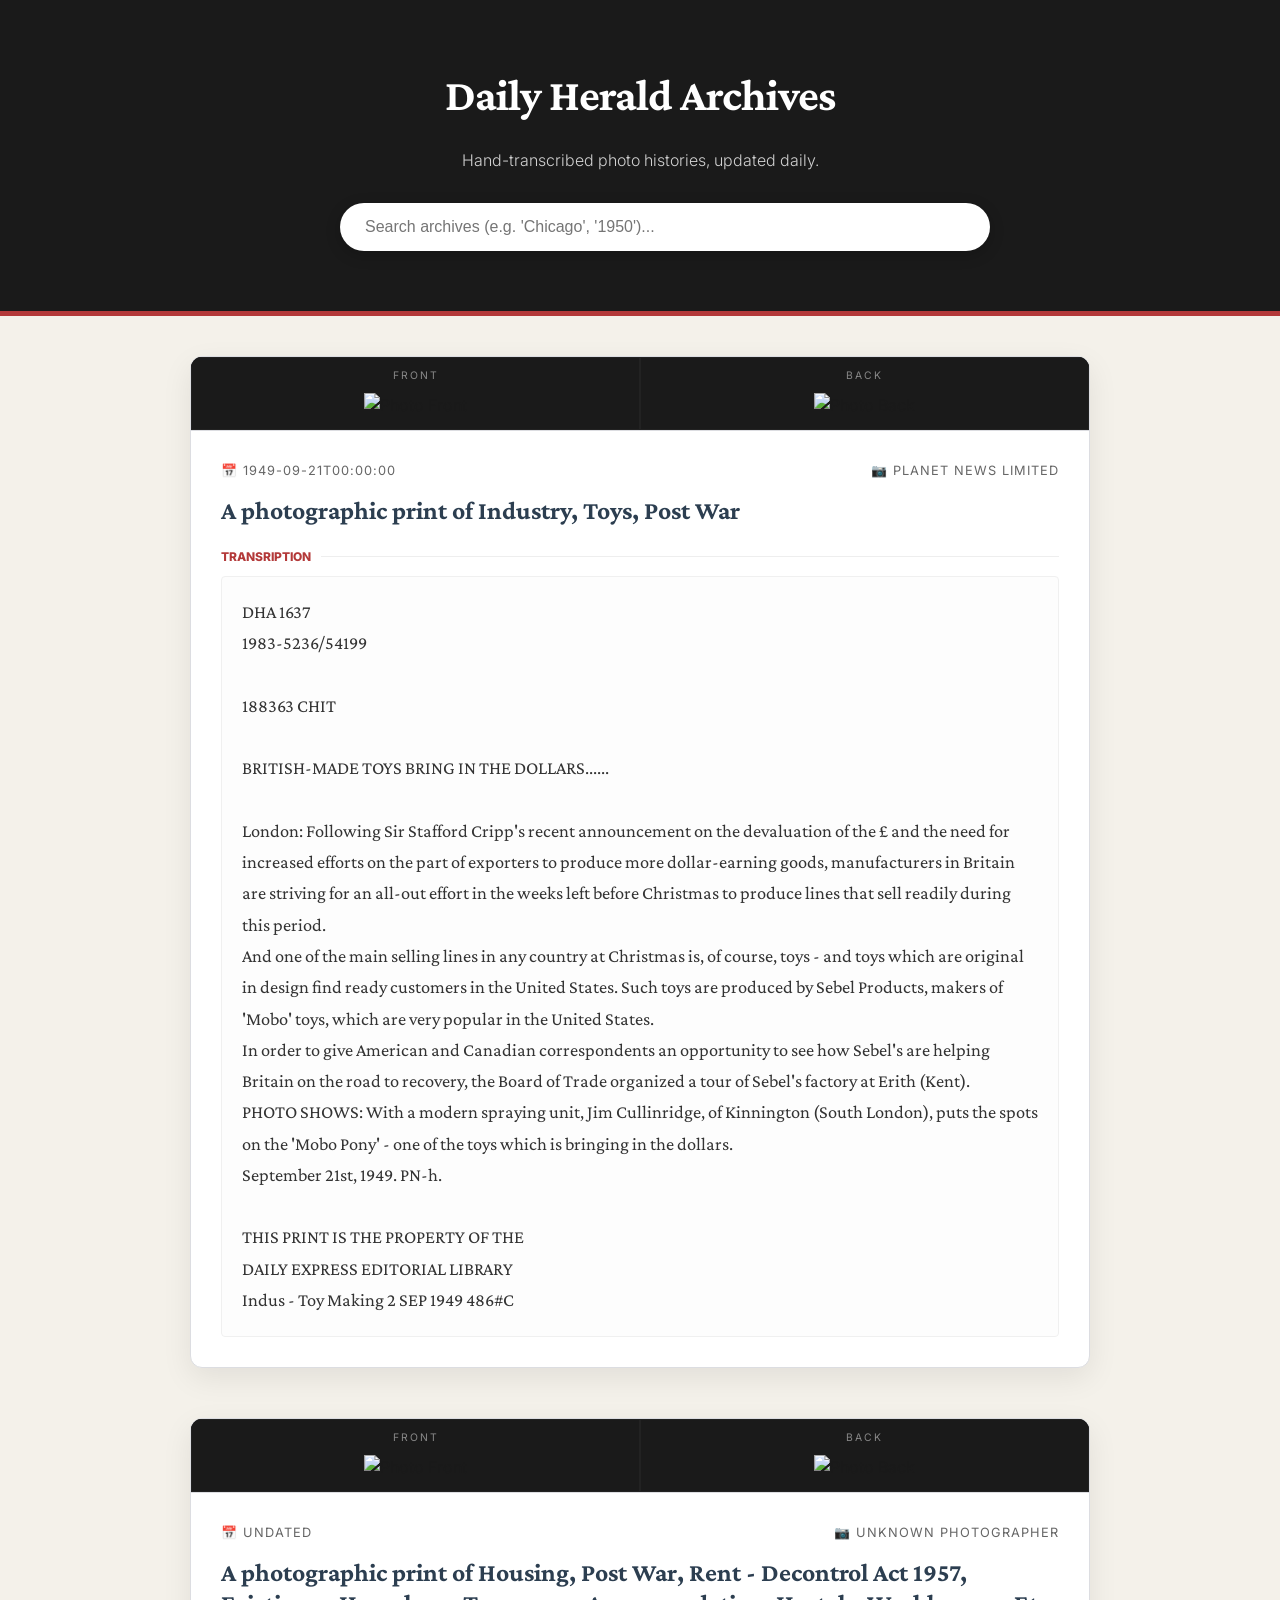
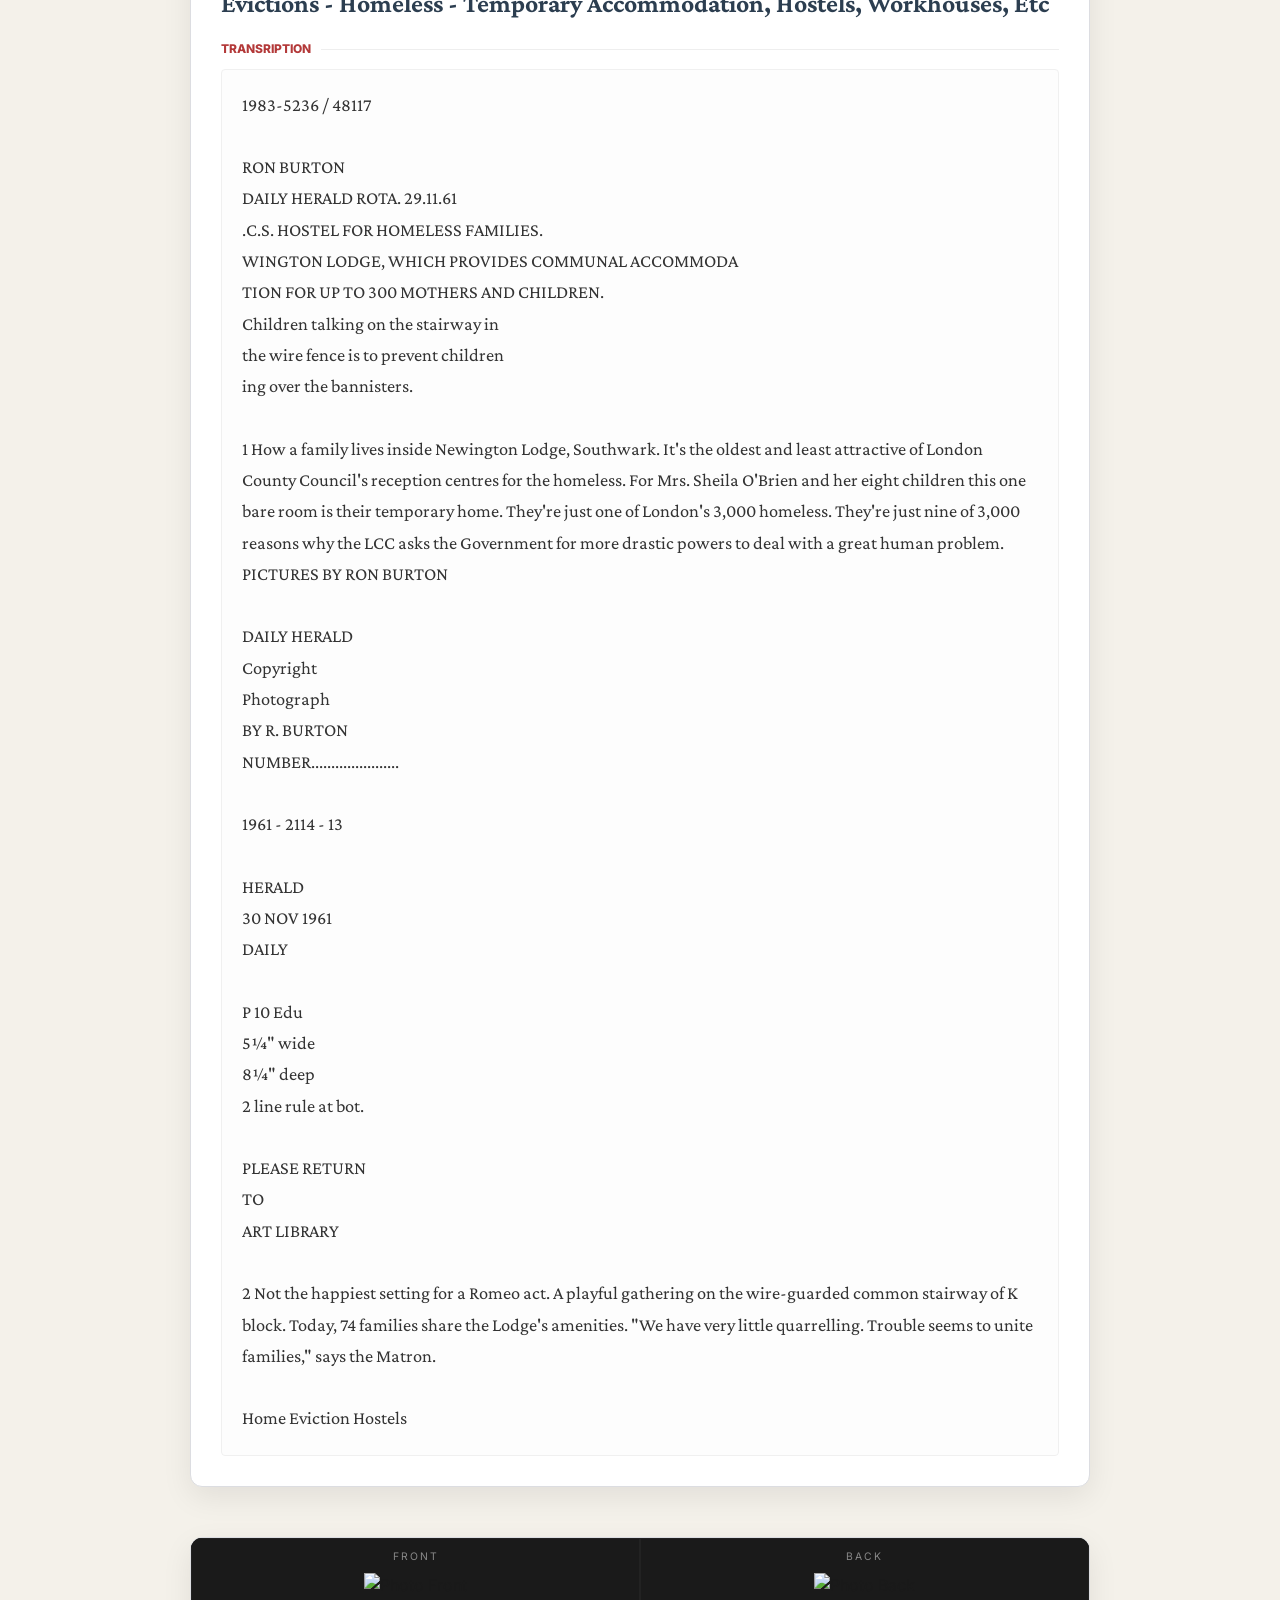
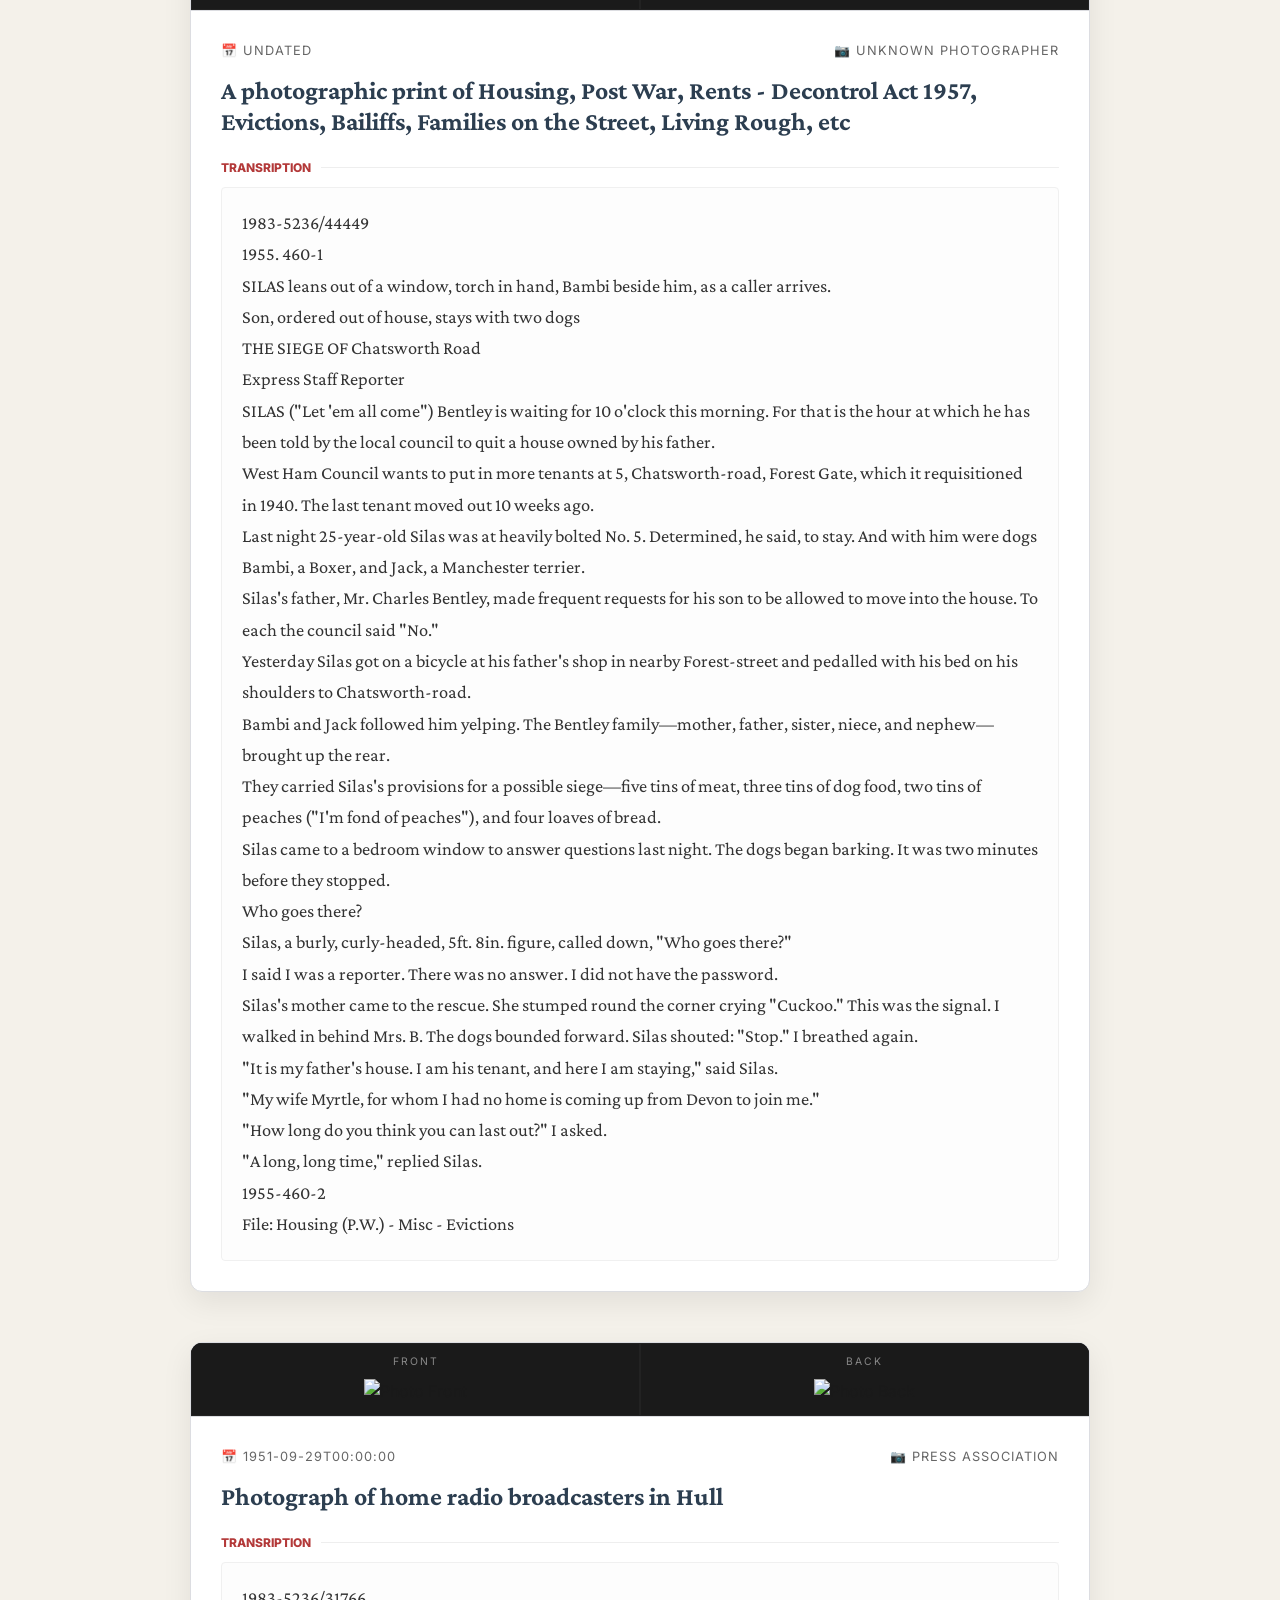
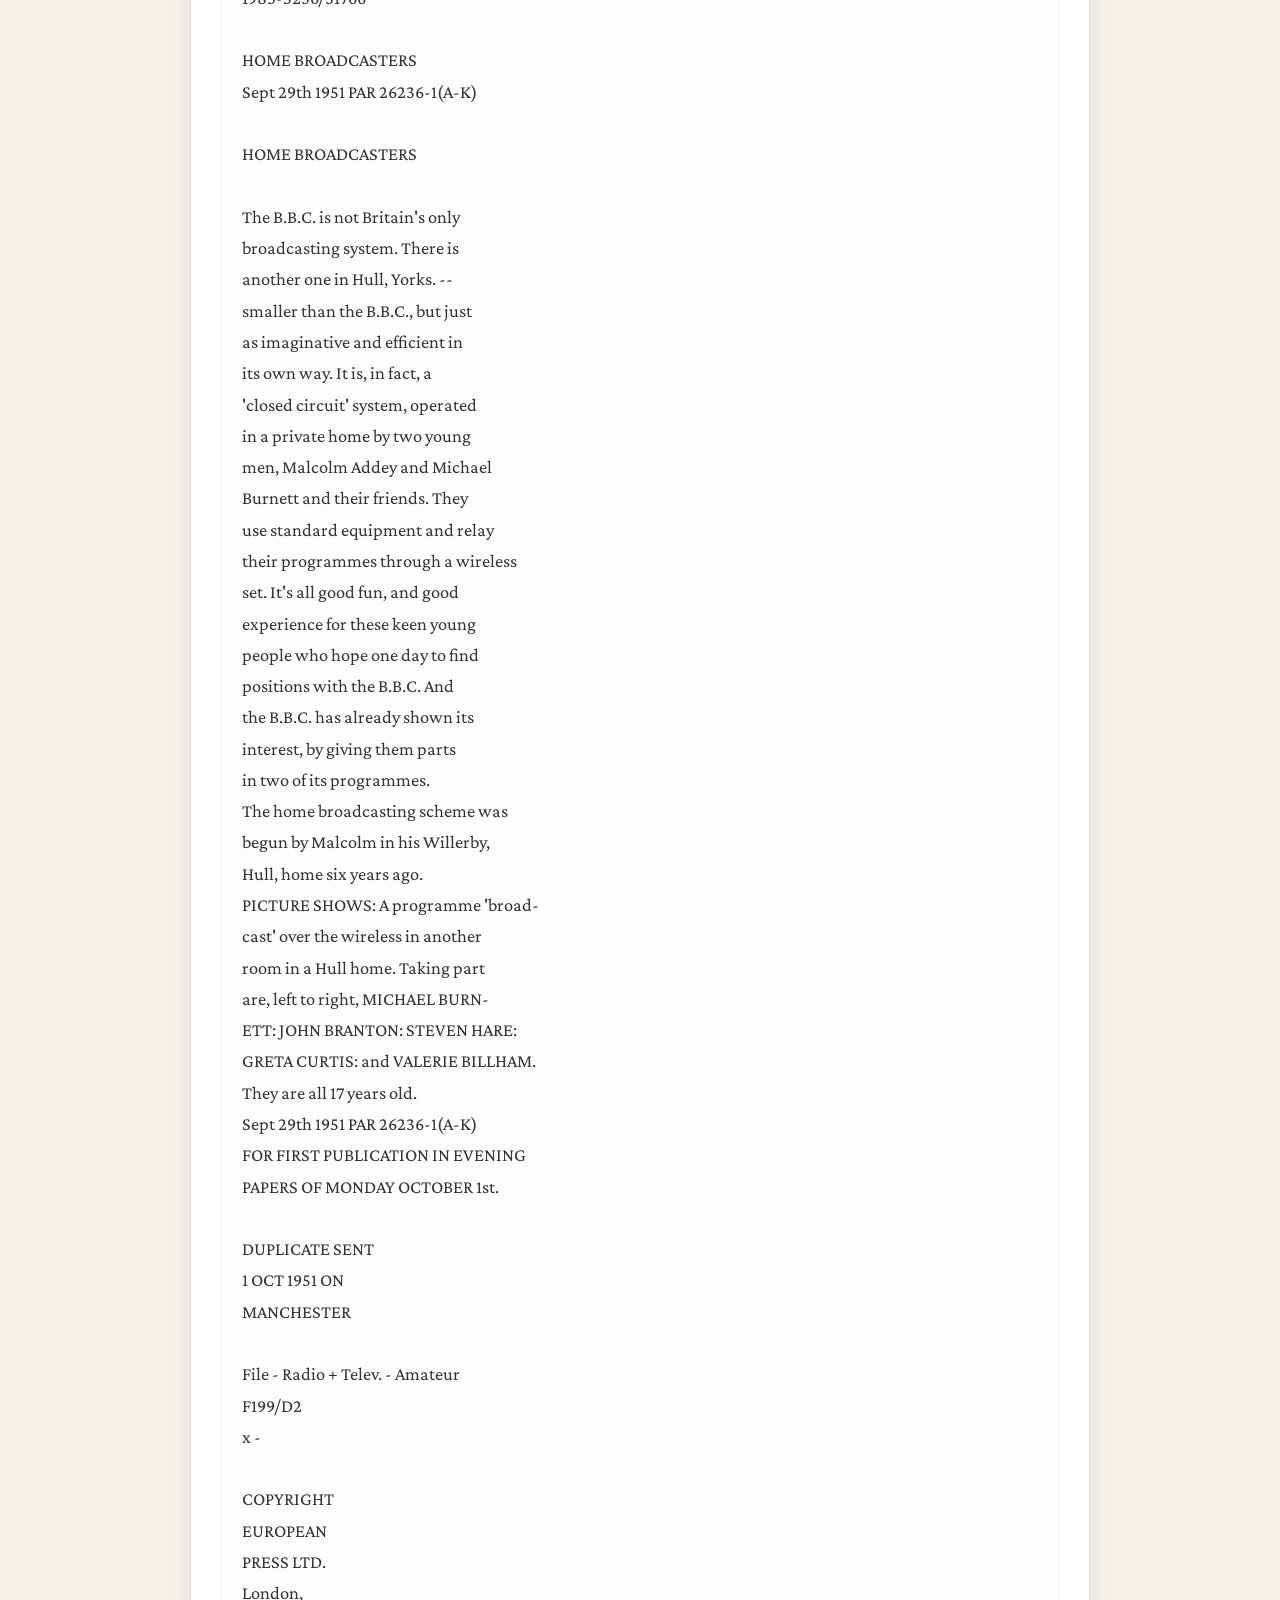
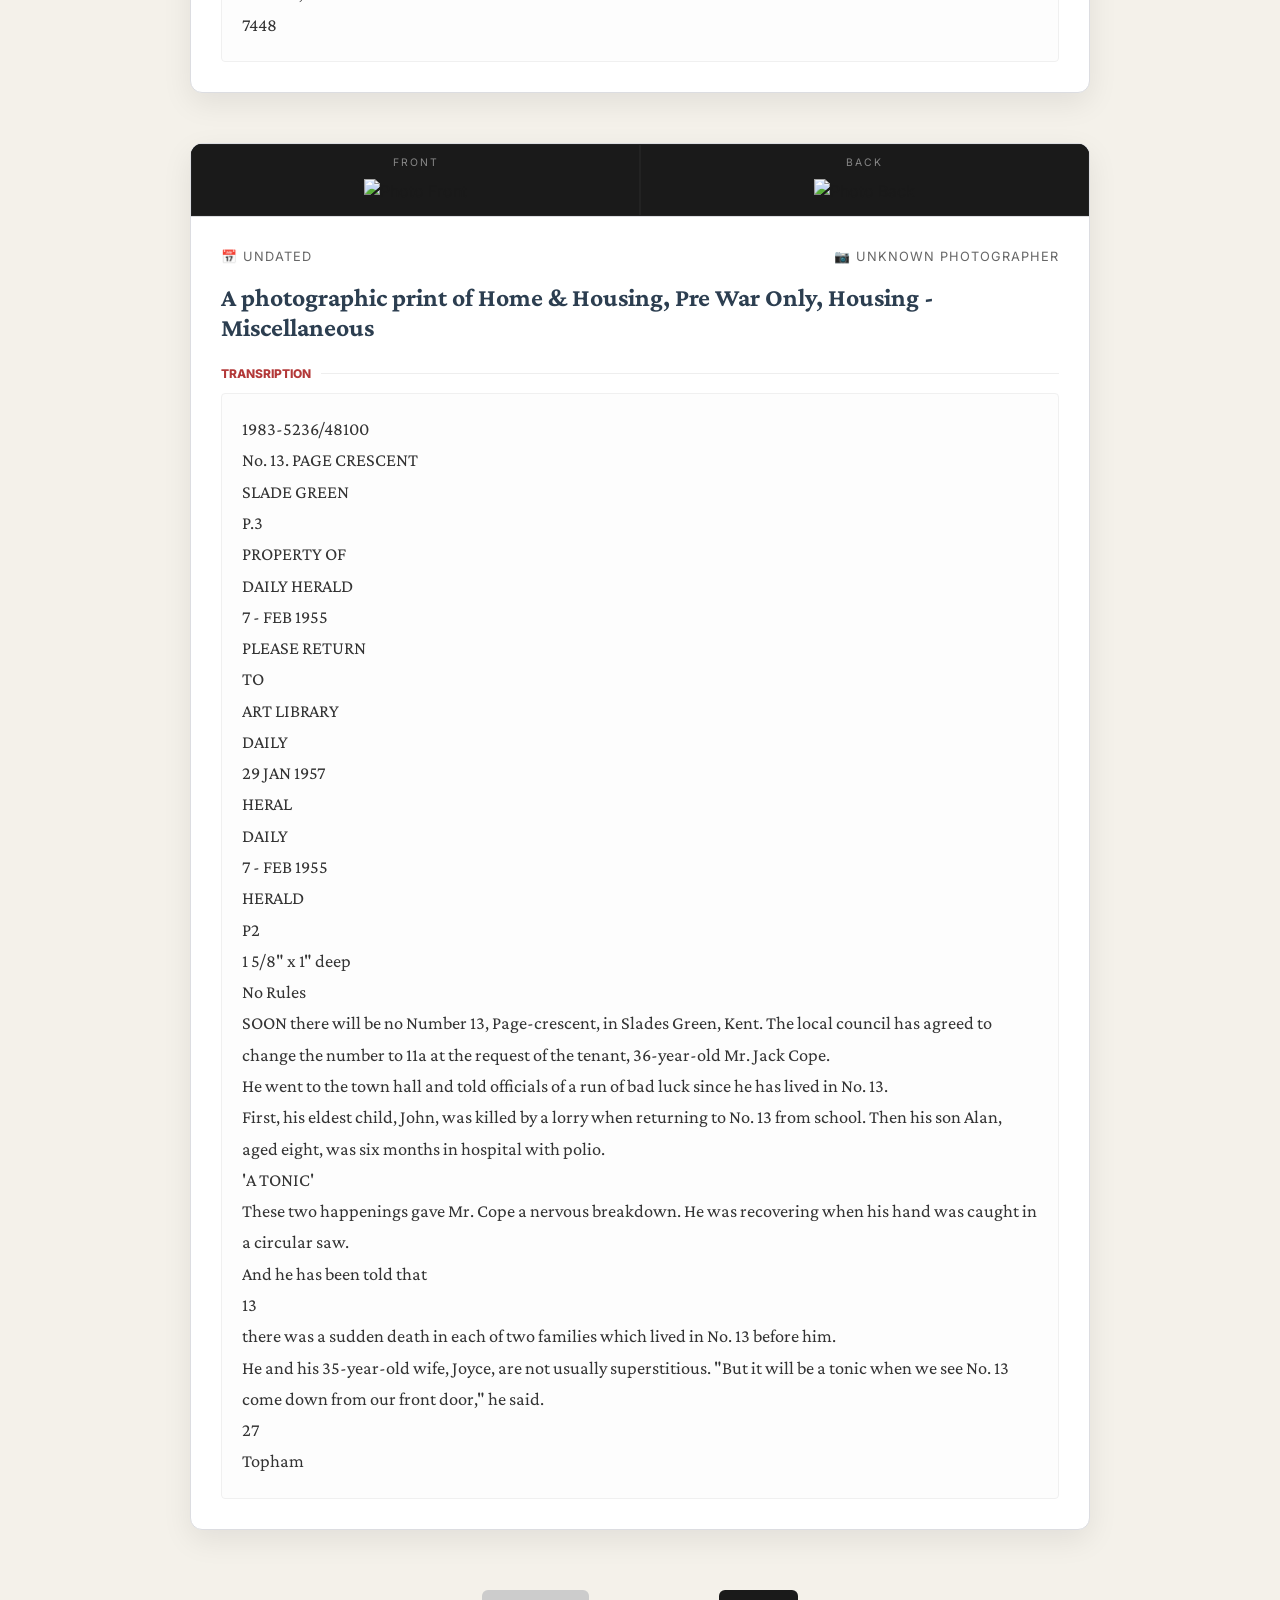
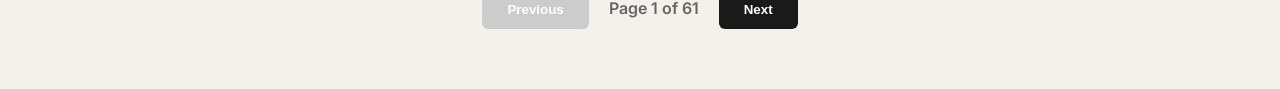
==== index.html @ d7dc1b23 "Add files via upload" ====
<!DOCTYPE html>
<html lang="en">
<head>
    <meta charset="UTF-8">
    <meta name="viewport" content="width=device-width, initial-scale=1.0">
    <title>Daily Herald Transcriptions</title>
    <link rel="stylesheet" href="style.css">
    <link href="https://fonts.googleapis.com/css2?family=Crimson+Pro:wght@400;700&family=Inter:wght@300;500&display=swap" rel="stylesheet">
</head>
<body>
    <header>
        <h1>Daily Herald Archives</h1>
        <p>Hand-transcribed photo histories, updated daily.</p>
        <div class="search-container">
            <input type="text" id="searchInput" placeholder="Search archives (e.g. 'Chicago', '1950')...">
        </div>
    </header>

    <main id="gallery-container">
        </main>

    <div class="pagination">
        <button id="prevBtn">Previous</button>
        <span id="pageIndicator">Page 1</span>
        <button id="nextBtn">Next</button>
    </div>

    <script src="script.js"></script>
</body>
</html>
---- style.css ----
/* --- Root Variables --- */
:root {
    --bg-color: #f4f1ea;        /* Soft paper-like background */
    --card-bg: #ffffff;
    --text-main: #1a1a1a;
    --text-muted: #666666;
    --accent: #b33939;          /* Deep red for emphasis */
    --border-color: #dcdde1;
    --shadow: 0 10px 30px rgba(0,0,0,0.08);
}

/* --- Global Styles --- */
body {
    font-family: 'Inter', -apple-system, sans-serif;
    background-color: var(--bg-color);
    color: var(--text-main);
    margin: 0;
    line-height: 1.6;
}

header {
    background-color: #1a1a1a;
    color: white;
    padding: 60px 20px;
    text-align: center;
    border-bottom: 5px solid var(--accent);
}

header h1 {
    font-family: 'Crimson Pro', serif;
    font-size: 2.8rem;
    margin: 0 0 10px 0;
    letter-spacing: -1px;
}

header p {
    font-weight: 300;
    opacity: 0.8;
    margin-bottom: 30px;
}

/* --- Search Bar --- */
.search-container {
    max-width: 600px;
    margin: 0 auto;
}

#searchInput {
    width: 100%;
    padding: 15px 25px;
    border-radius: 50px;
    border: none;
    font-size: 1rem;
    box-shadow: 0 4px 15px rgba(0,0,0,0.2);
    outline: none;
    transition: transform 0.2s;
}

#searchInput:focus {
    transform: scale(1.02);
}

/* --- Gallery Grid --- */
#gallery-container {
    max-width: 900px; /* Kept narrow for a "feed" feel */
    margin: 40px auto;
    padding: 0 20px;
    display: flex;
    flex-direction: column;
    gap: 50px;
}

/* --- Photo Card --- */
.card {
    background: var(--card-bg);
    border-radius: 12px;
    overflow: hidden;
    box-shadow: var(--shadow);
    border: 1px solid var(--border-color);
}

.photo-pair {
    display: flex;
    background: #000;
    border-bottom: 1px solid var(--border-color);
}

.photo-wrapper {
    width: 50%;
    text-align: center;
    background: #1a1a1a;
    padding: 10px 5px;
    border: 1px solid #222;
}

.photo-wrapper small {
    display: block;
    color: #888;
    font-size: 0.65rem;
    text-transform: uppercase;
    letter-spacing: 2px;
    margin-bottom: 8px;
}

.photo-pair img {
    width: 100%;
    height: 300px;
    object-fit: contain; /* Shows full photo without cropping */
    cursor: zoom-in;
    transition: opacity 0.3s;
}

.photo-pair img:hover {
    opacity: 0.8;
}

/* --- Card Content --- */
.card-content {
    padding: 30px;
}

.meta {
    display: flex;
    justify-content: space-between;
    font-size: 0.8rem;
    color: var(--text-muted);
    text-transform: uppercase;
    letter-spacing: 1px;
    margin-bottom: 15px;
}

.card-content h3 {
    font-family: 'Crimson Pro', serif;
    font-size: 1.6rem;
    margin: 0 0 20px 0;
    color: #2c3e50;
    line-height: 1.2;
}

.transcription-label {
    font-size: 0.75rem;
    font-weight: 800;
    color: var(--accent);
    margin-bottom: 10px;
    display: flex;
    align-items: center;
    gap: 10px;
}

.transcription-label::after {
    content: "";
    flex-grow: 1;
    height: 1px;
    background: #eee;
}

.transcription {
    font-family: 'Crimson Pro', serif;
    font-size: 1.15rem;
    color: #333;
    white-space: pre-wrap; /* Preserves line breaks from your OCR */
    background: #fdfdfd;
    padding: 20px;
    border: 1px solid #f0f0f0;
    border-radius: 4px;
    line-height: 1.7;
}

/* --- Pagination --- */
.pagination {
    text-align: center;
    margin: 60px 0;
    display: flex;
    justify-content: center;
    align-items: center;
    gap: 20px;
}

#pageIndicator {
    font-weight: 600;
    color: var(--text-muted);
}

button {
    padding: 12px 25px;
    border: none;
    background: #1a1a1a;
    color: white;
    border-radius: 6px;
    cursor: pointer;
    font-weight: 600;
    transition: background 0.2s;
}

button:hover:not(:disabled) {
    background: var(--accent);
}

button:disabled {
    background: #ccc;
    cursor: not-allowed;
}

/* --- Responsive Layout --- */
@media (max-width: 600px) {
    .photo-pair {
        flex-direction: column;
    }
    .photo-wrapper {
        width: 100%;
    }
    .photo-pair img {
        height: 250px;
    }
    header h1 {
        font-size: 2rem;
    }
}
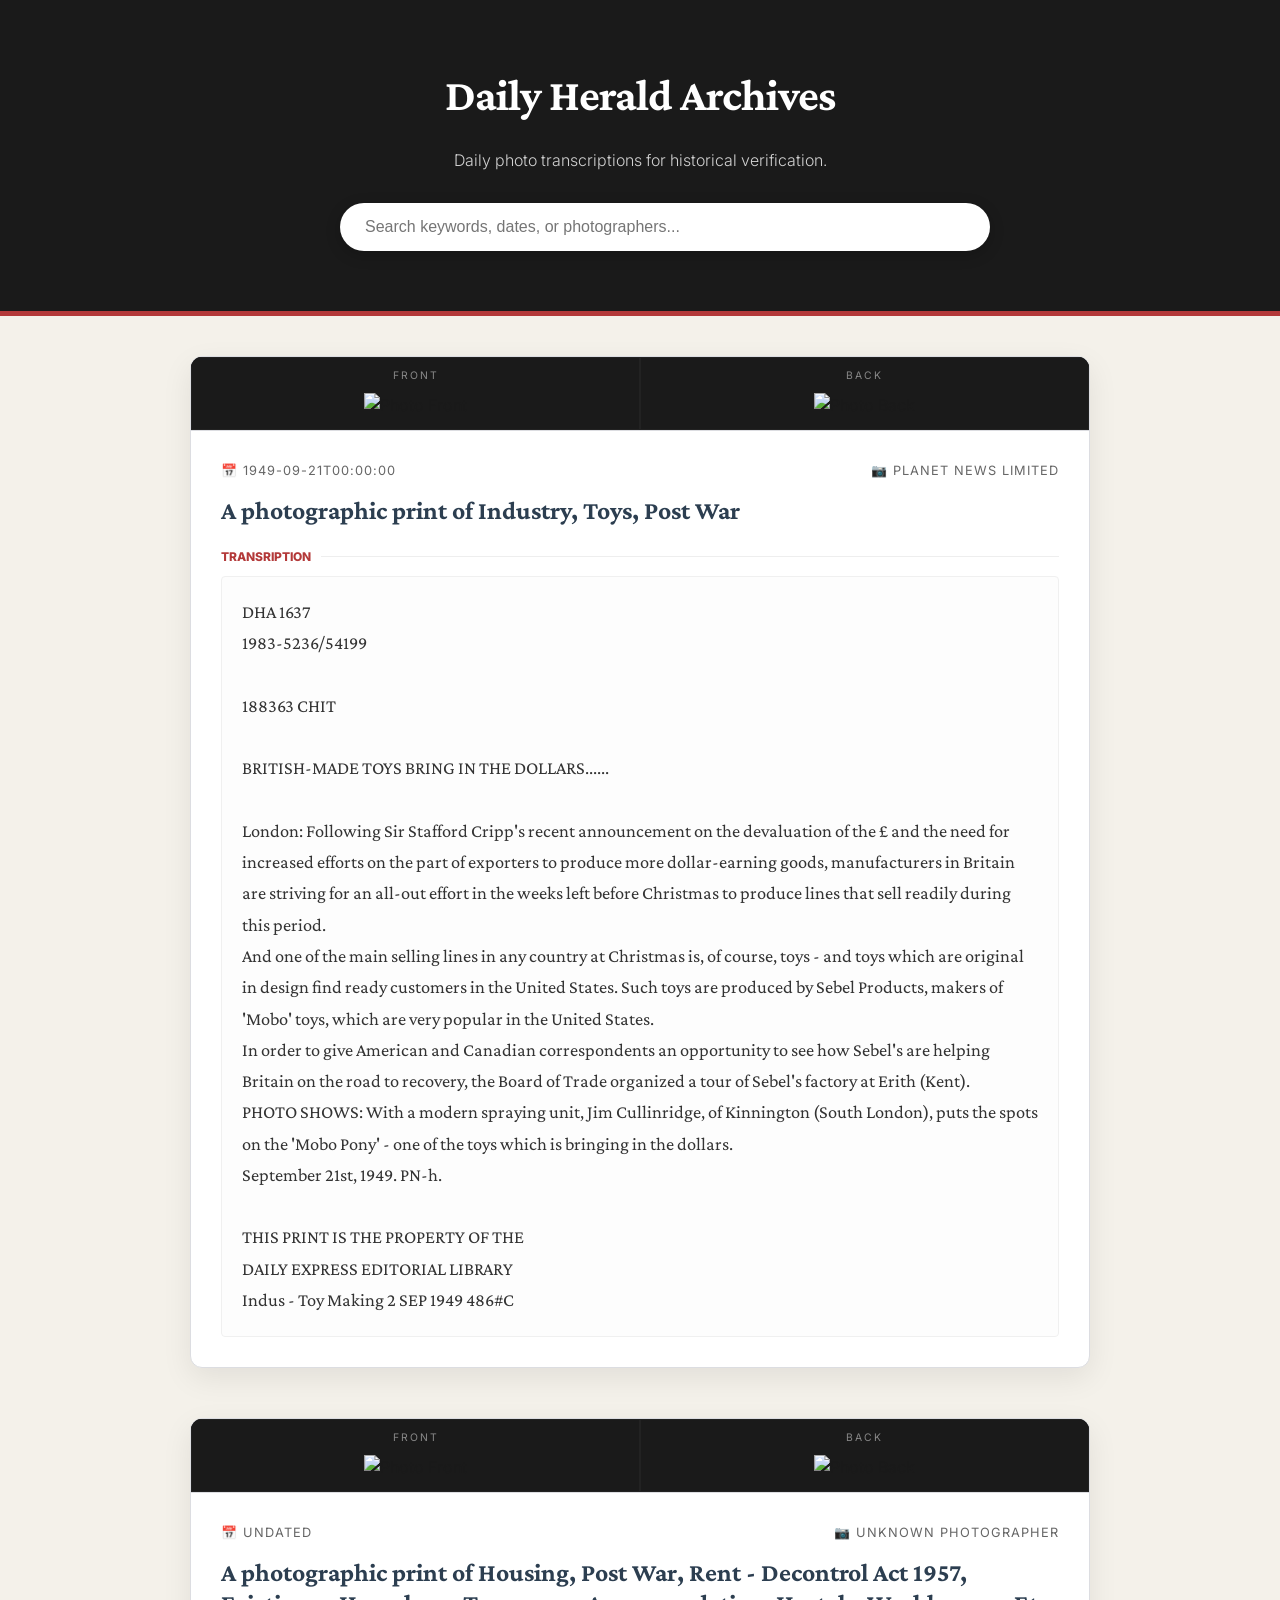
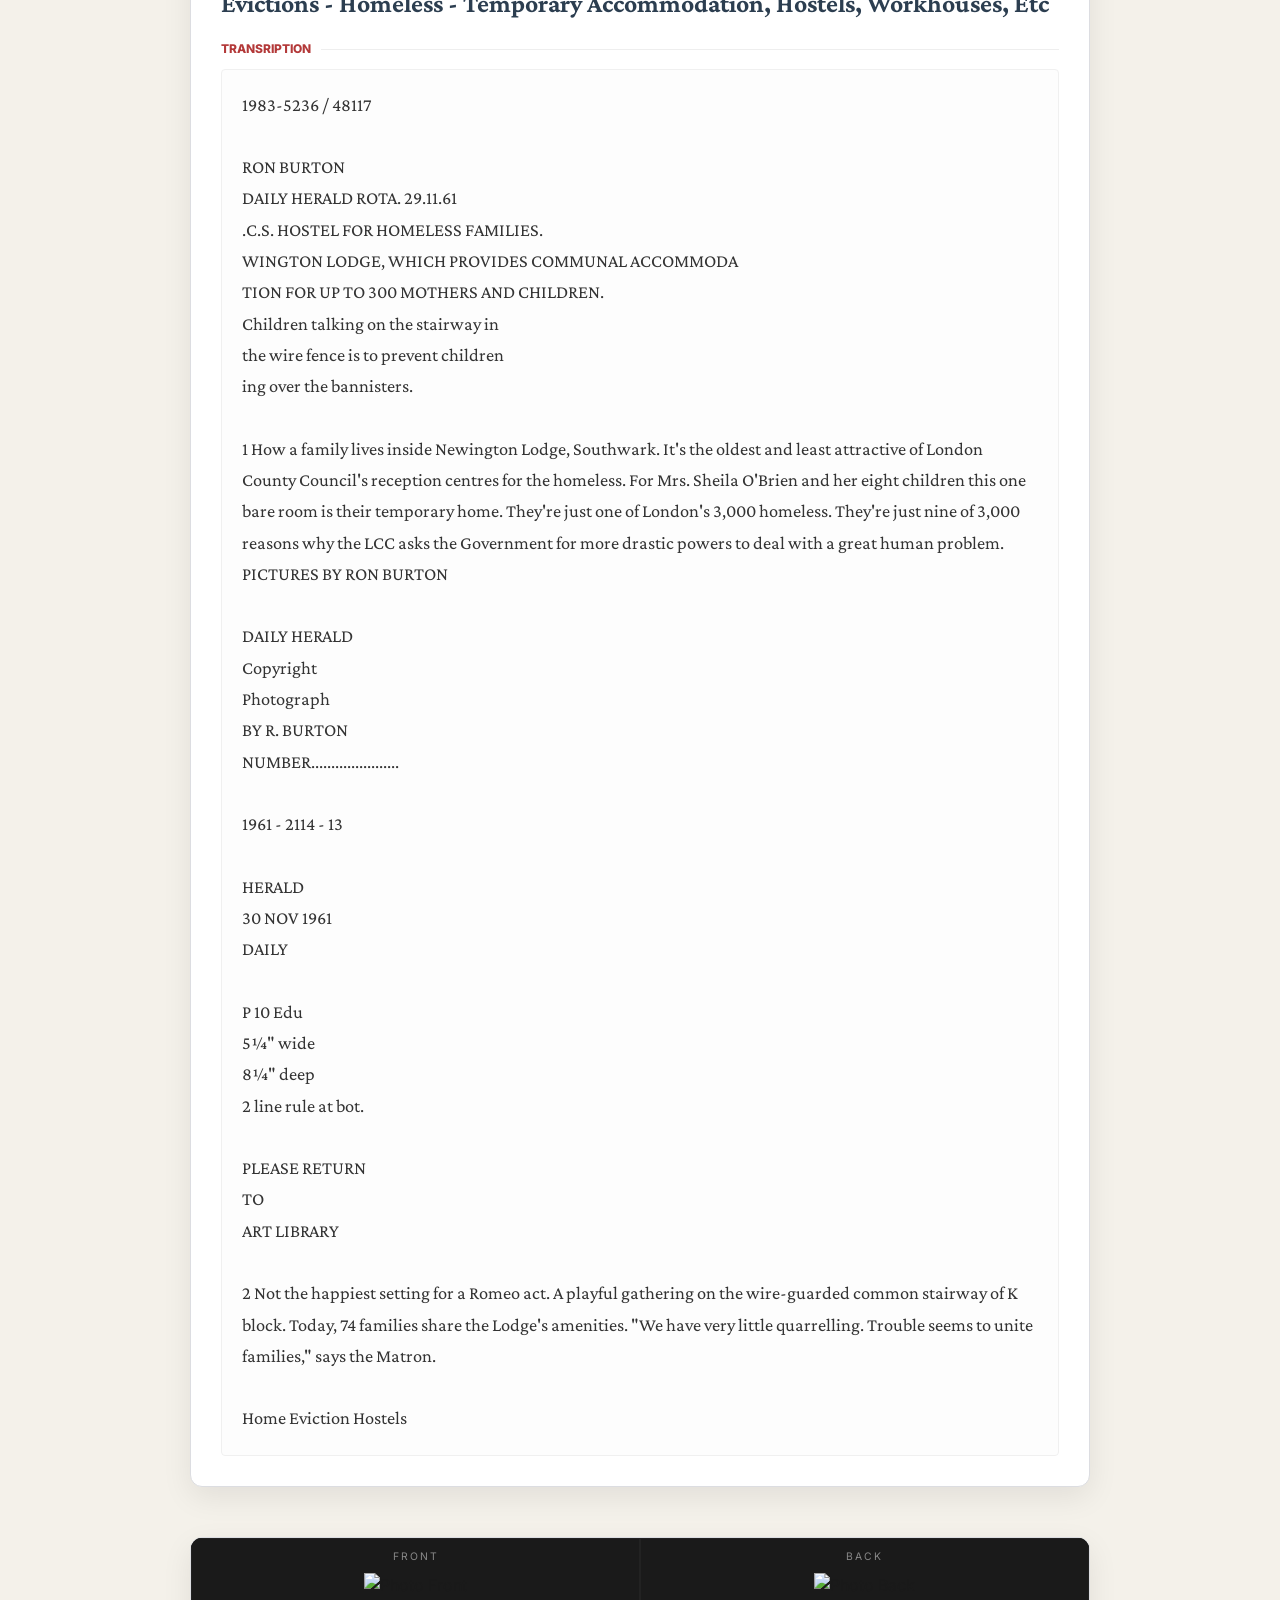
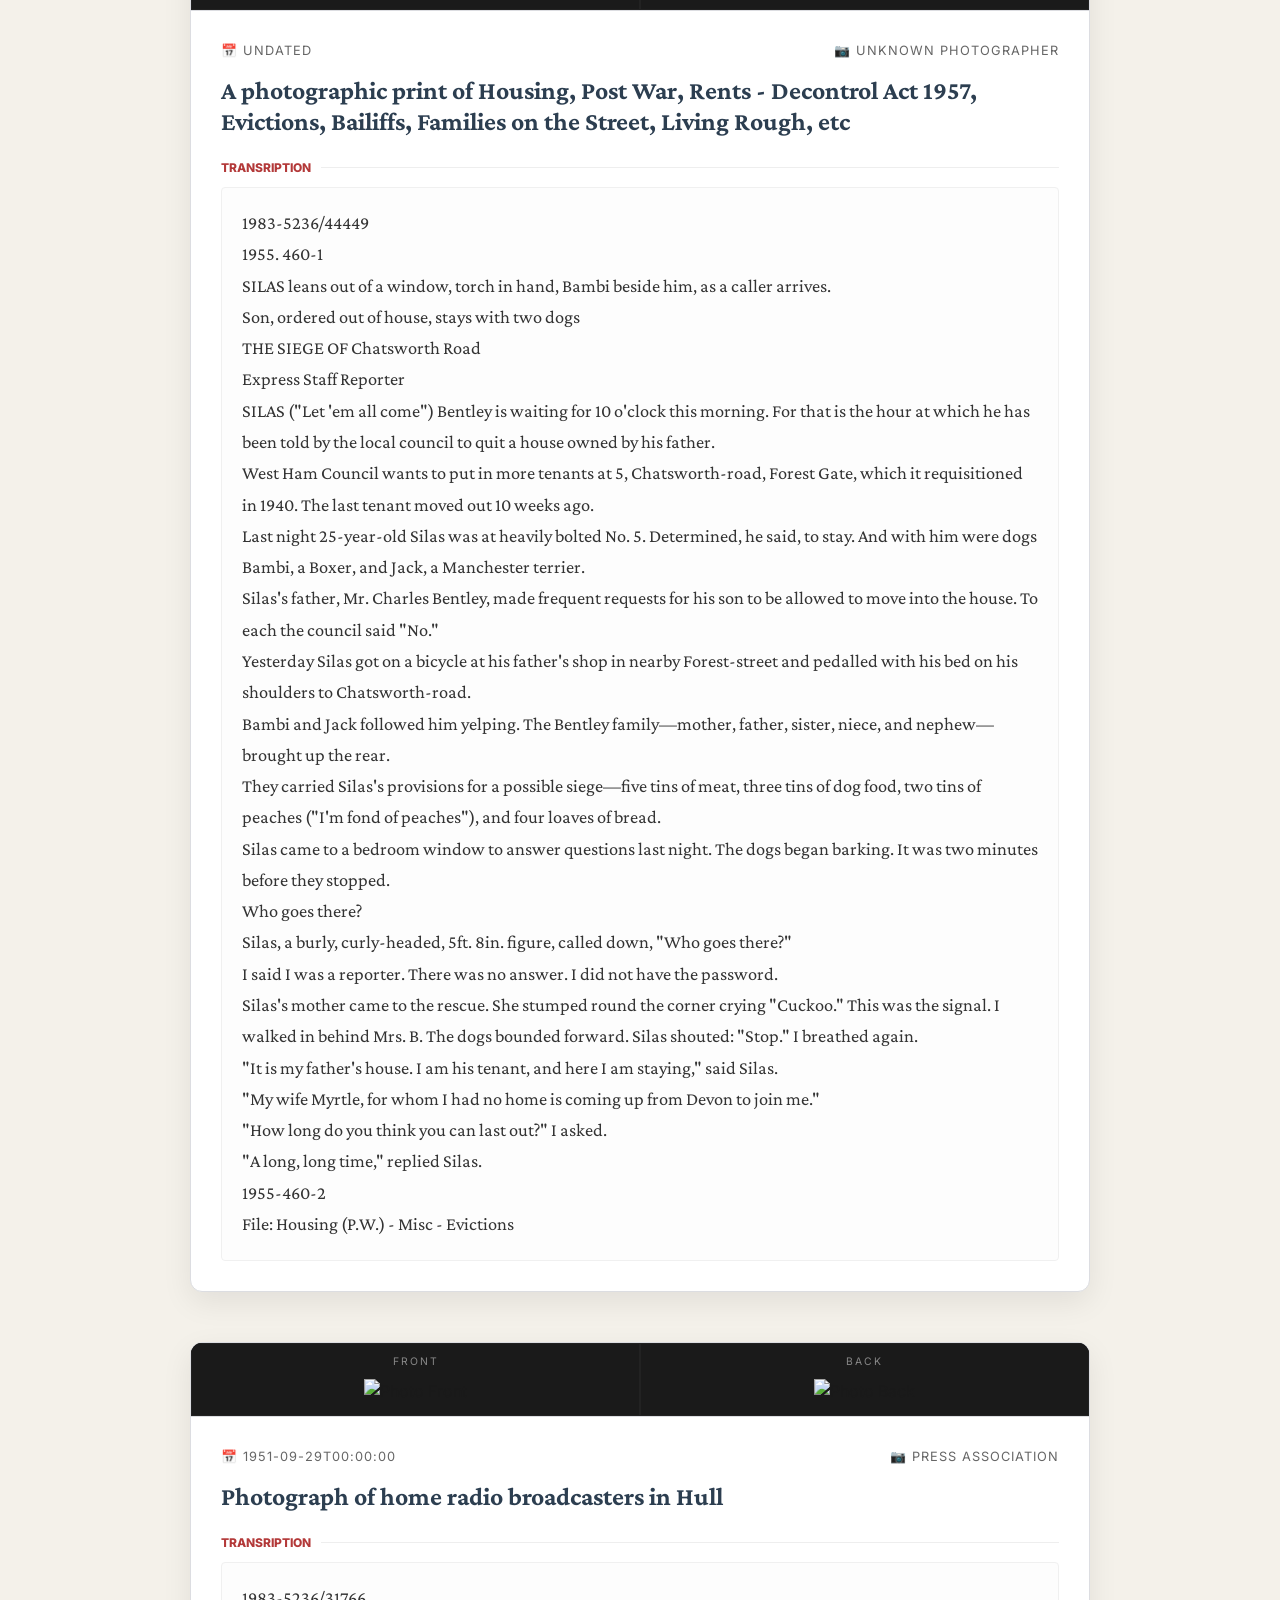
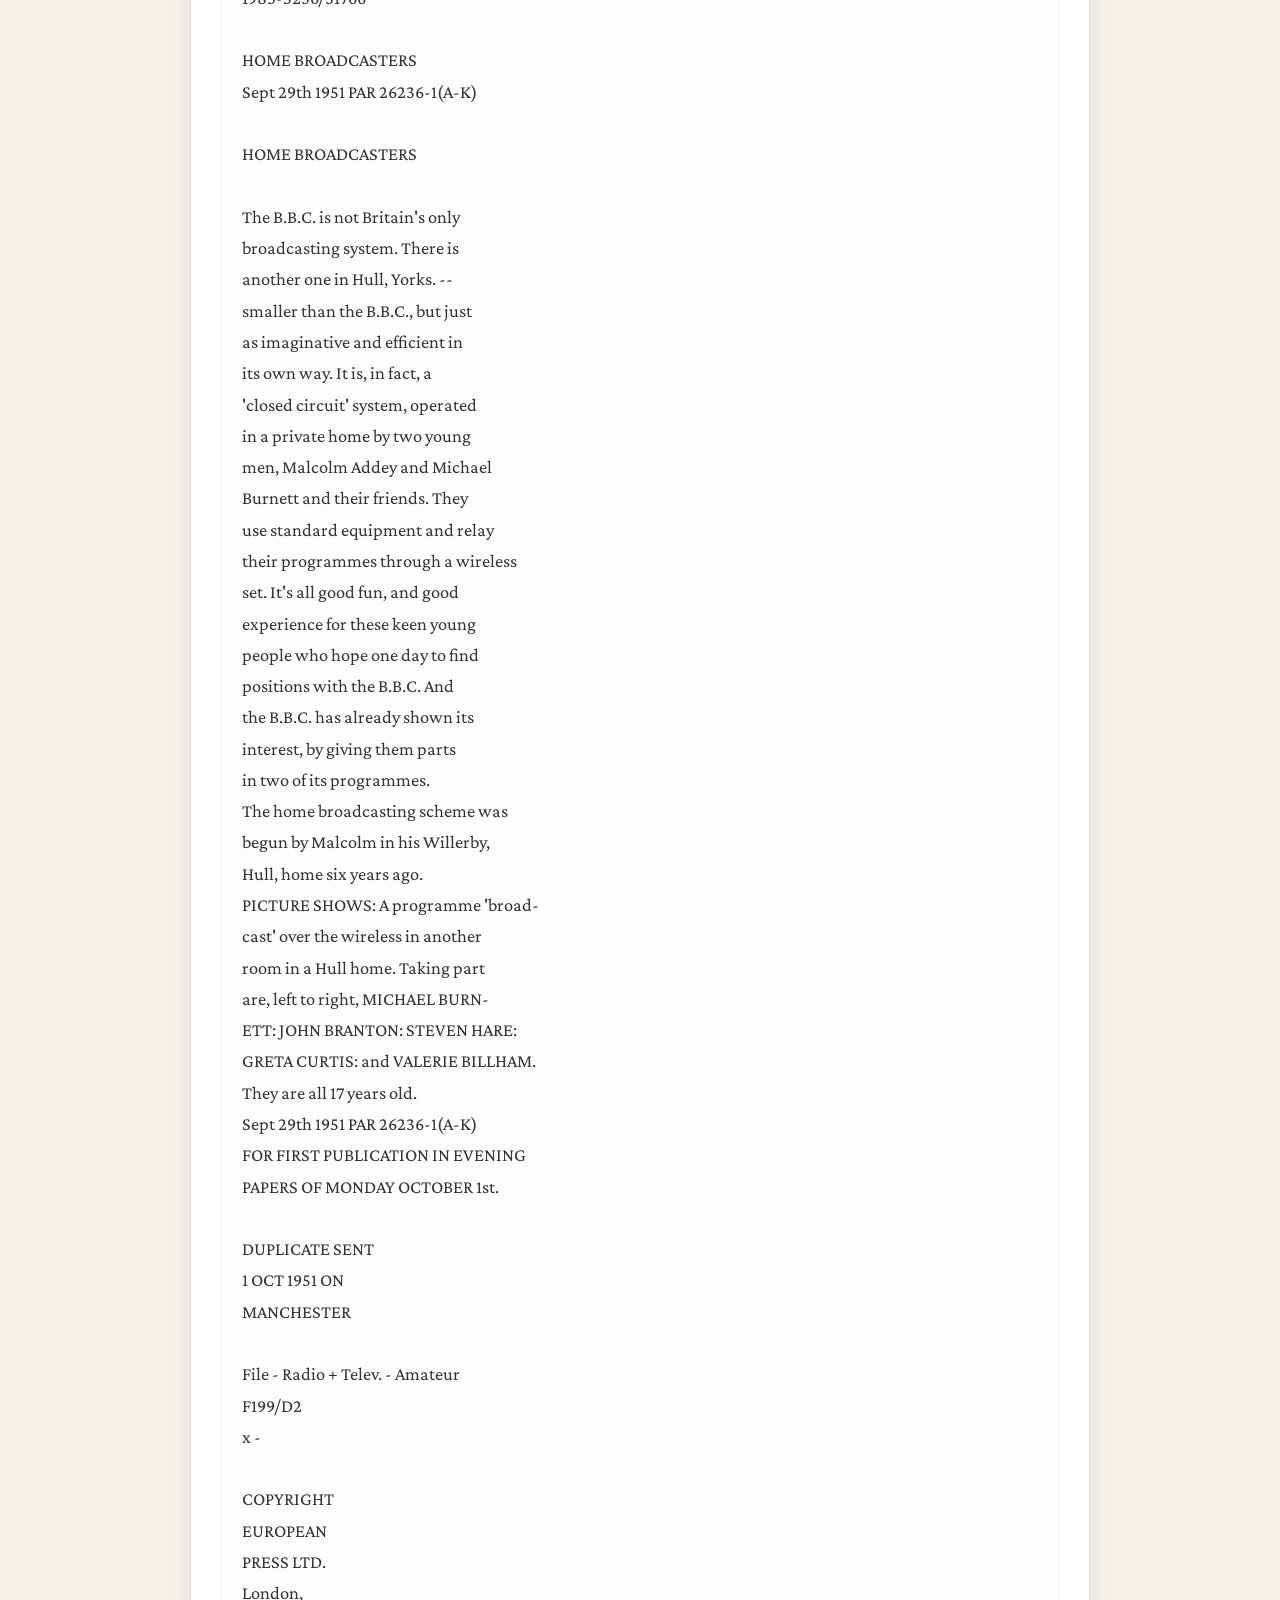
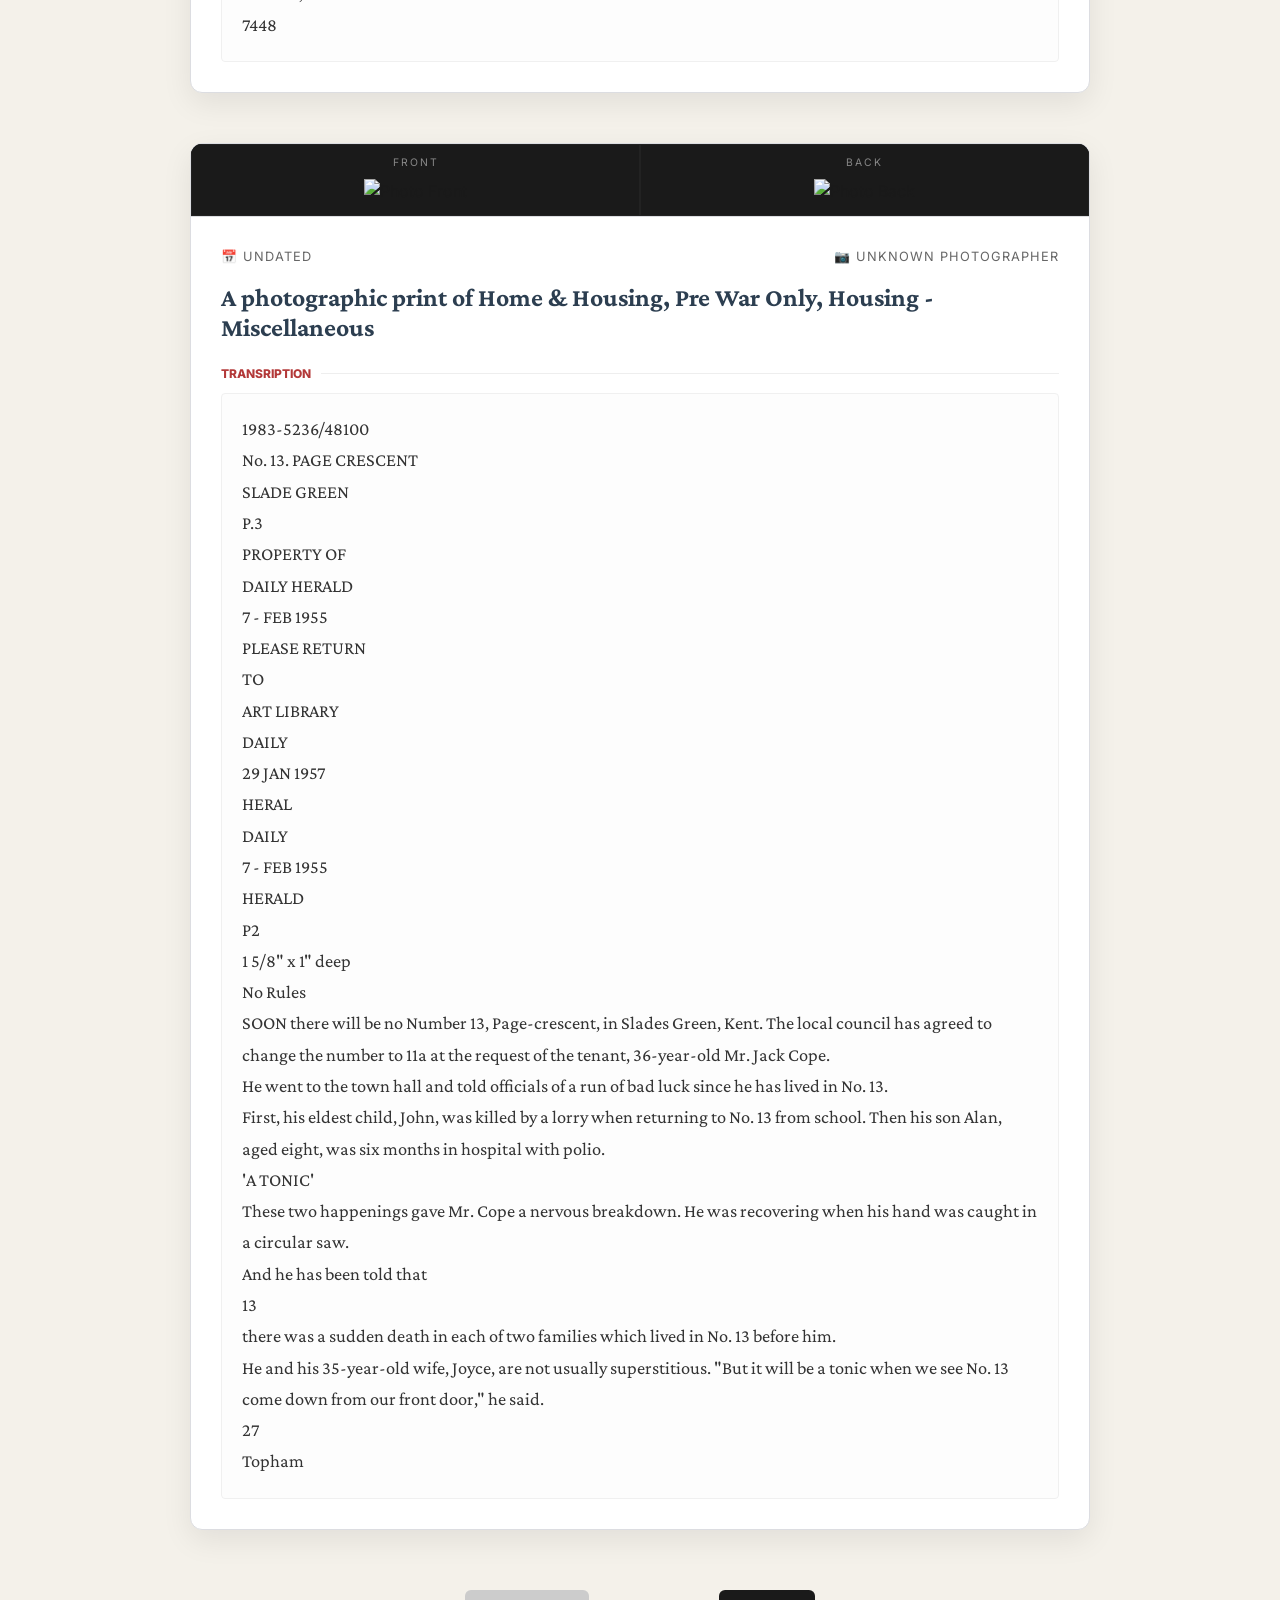
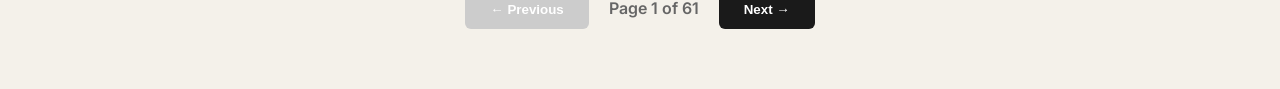
==== commit 2a1a53c6: "Update index.html" ====
--- a/index.html
+++ b/index.html
@@ -3,16 +3,16 @@
 <head>
     <meta charset="UTF-8">
     <meta name="viewport" content="width=device-width, initial-scale=1.0">
-    <title>Daily Herald Transcriptions</title>
+    <title>Daily Herald Archives | Transcription Verifier</title>
     <link rel="stylesheet" href="style.css">
-    <link href="https://fonts.googleapis.com/css2?family=Crimson+Pro:wght@400;700&family=Inter:wght@300;500&display=swap" rel="stylesheet">
+    <link href="https://fonts.googleapis.com/css2?family=Crimson+Pro:wght@400;700&family=Inter:wght@300;500;700&display=swap" rel="stylesheet">
 </head>
 <body>
     <header>
         <h1>Daily Herald Archives</h1>
-        <p>Hand-transcribed photo histories, updated daily.</p>
+        <p>Daily photo transcriptions for historical verification.</p>
         <div class="search-container">
-            <input type="text" id="searchInput" placeholder="Search archives (e.g. 'Chicago', '1950')...">
+            <input type="text" id="searchInput" placeholder="Search keywords, dates, or photographers...">
         </div>
     </header>
 
@@ -20,11 +20,11 @@
         </main>
 
     <div class="pagination">
-        <button id="prevBtn">Previous</button>
-        <span id="pageIndicator">Page 1</span>
-        <button id="nextBtn">Next</button>
+        <button id="prevBtn">← Previous</button>
+        <div id="pageIndicator">Page 1</div>
+        <button id="nextBtn">Next →</button>
     </div>
 
     <script src="script.js"></script>
 </body>
-</html>+</html>
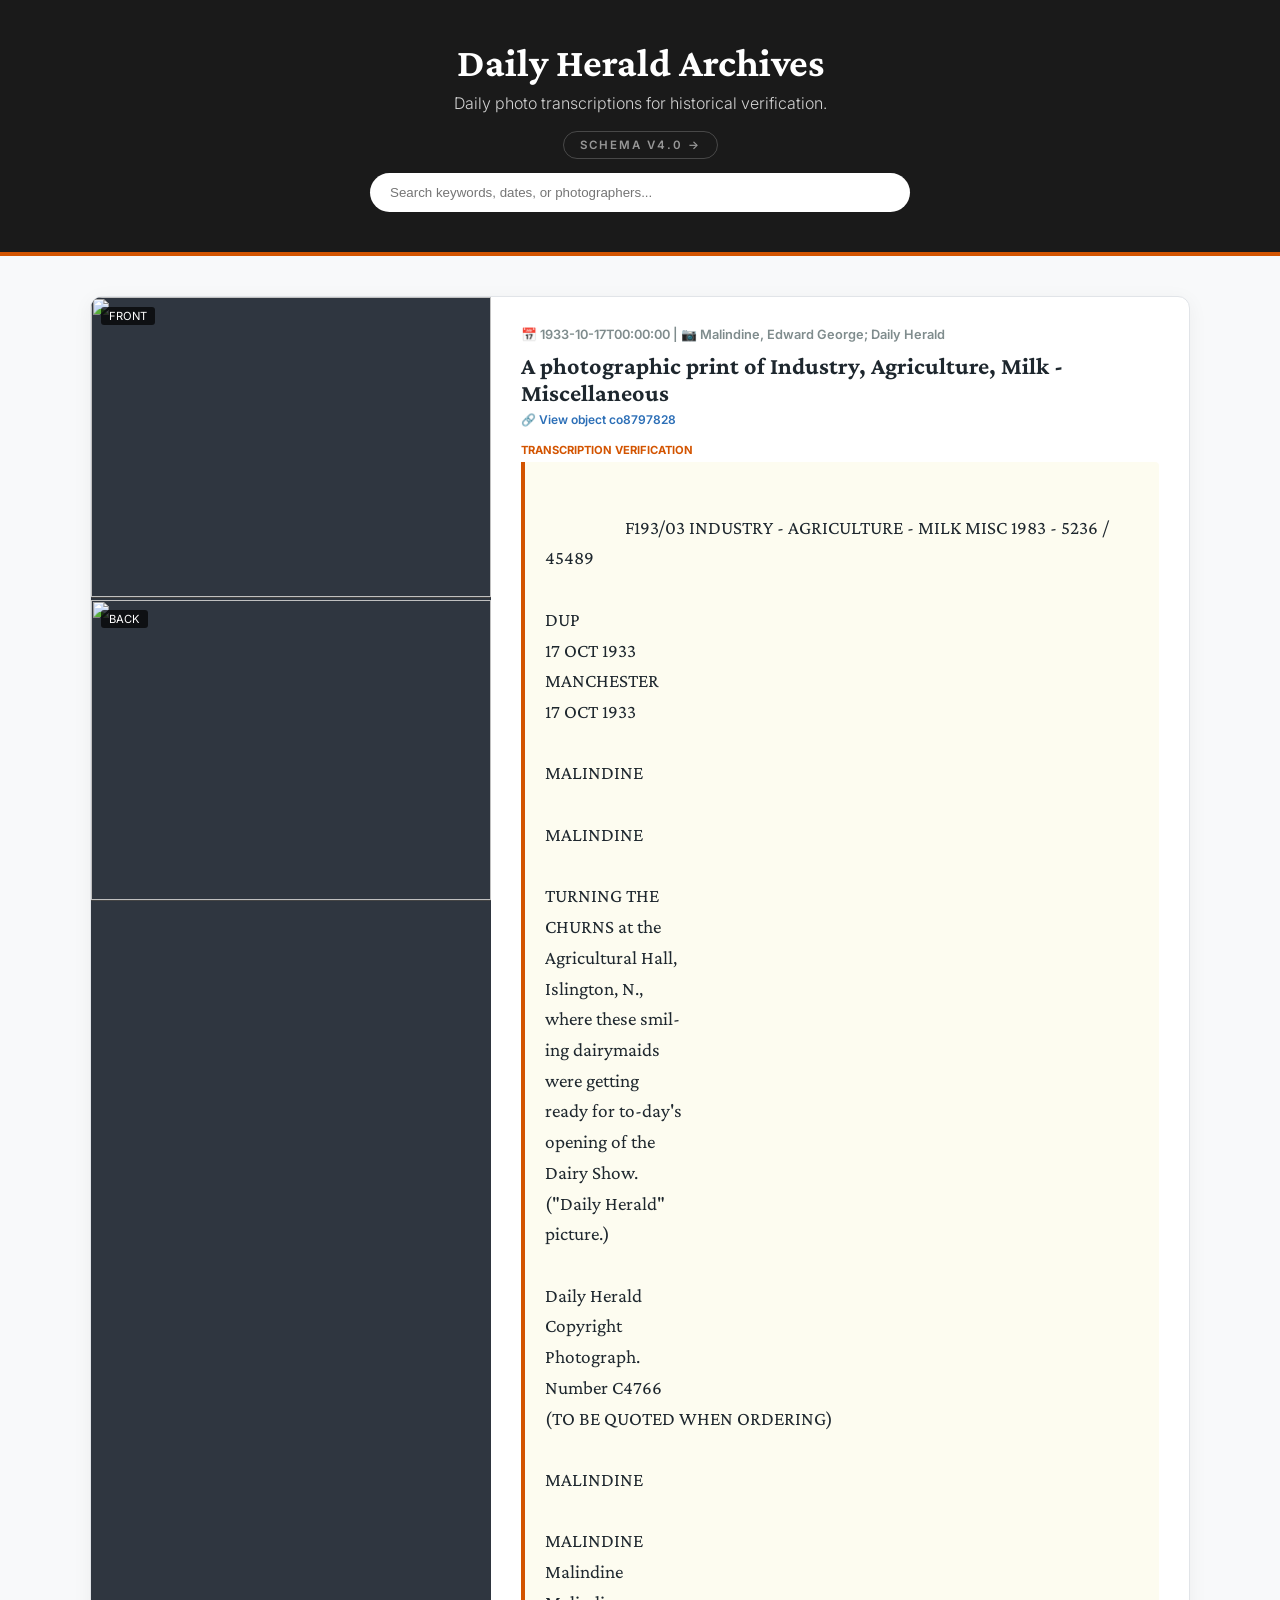
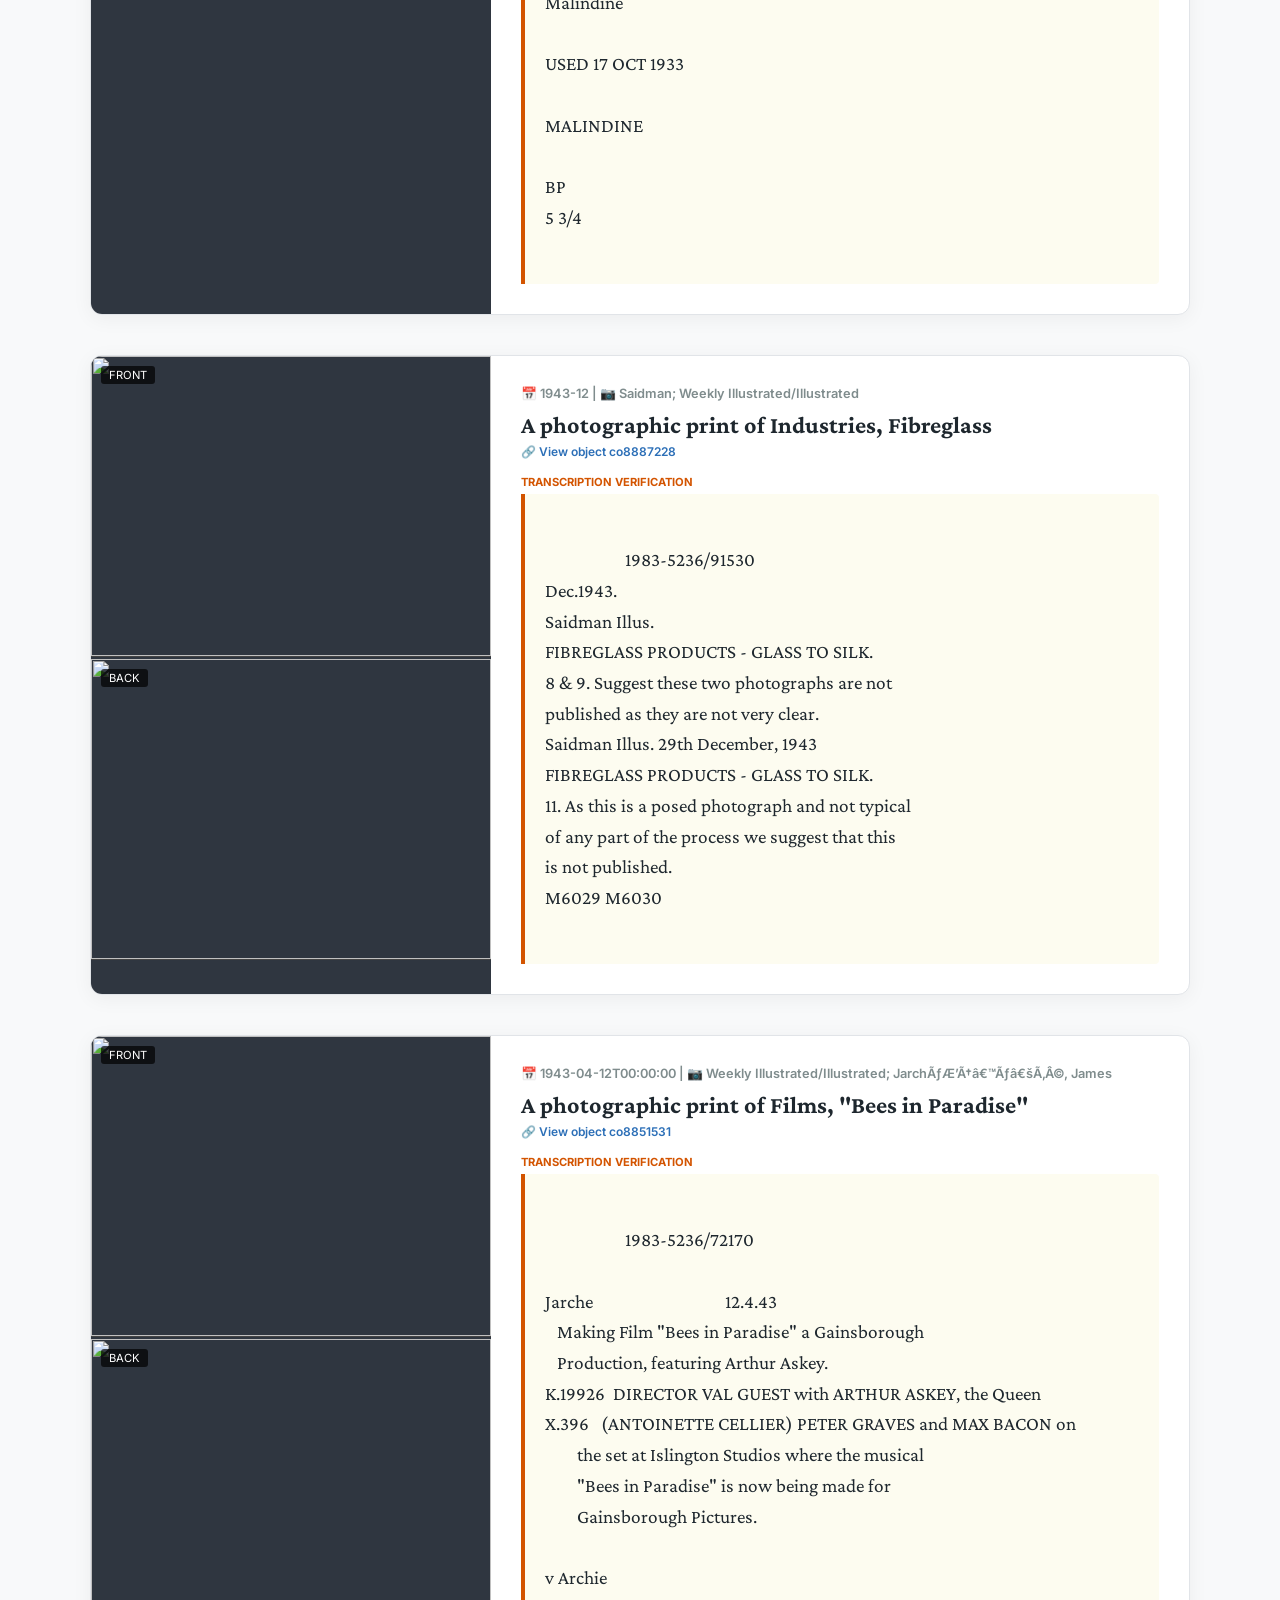
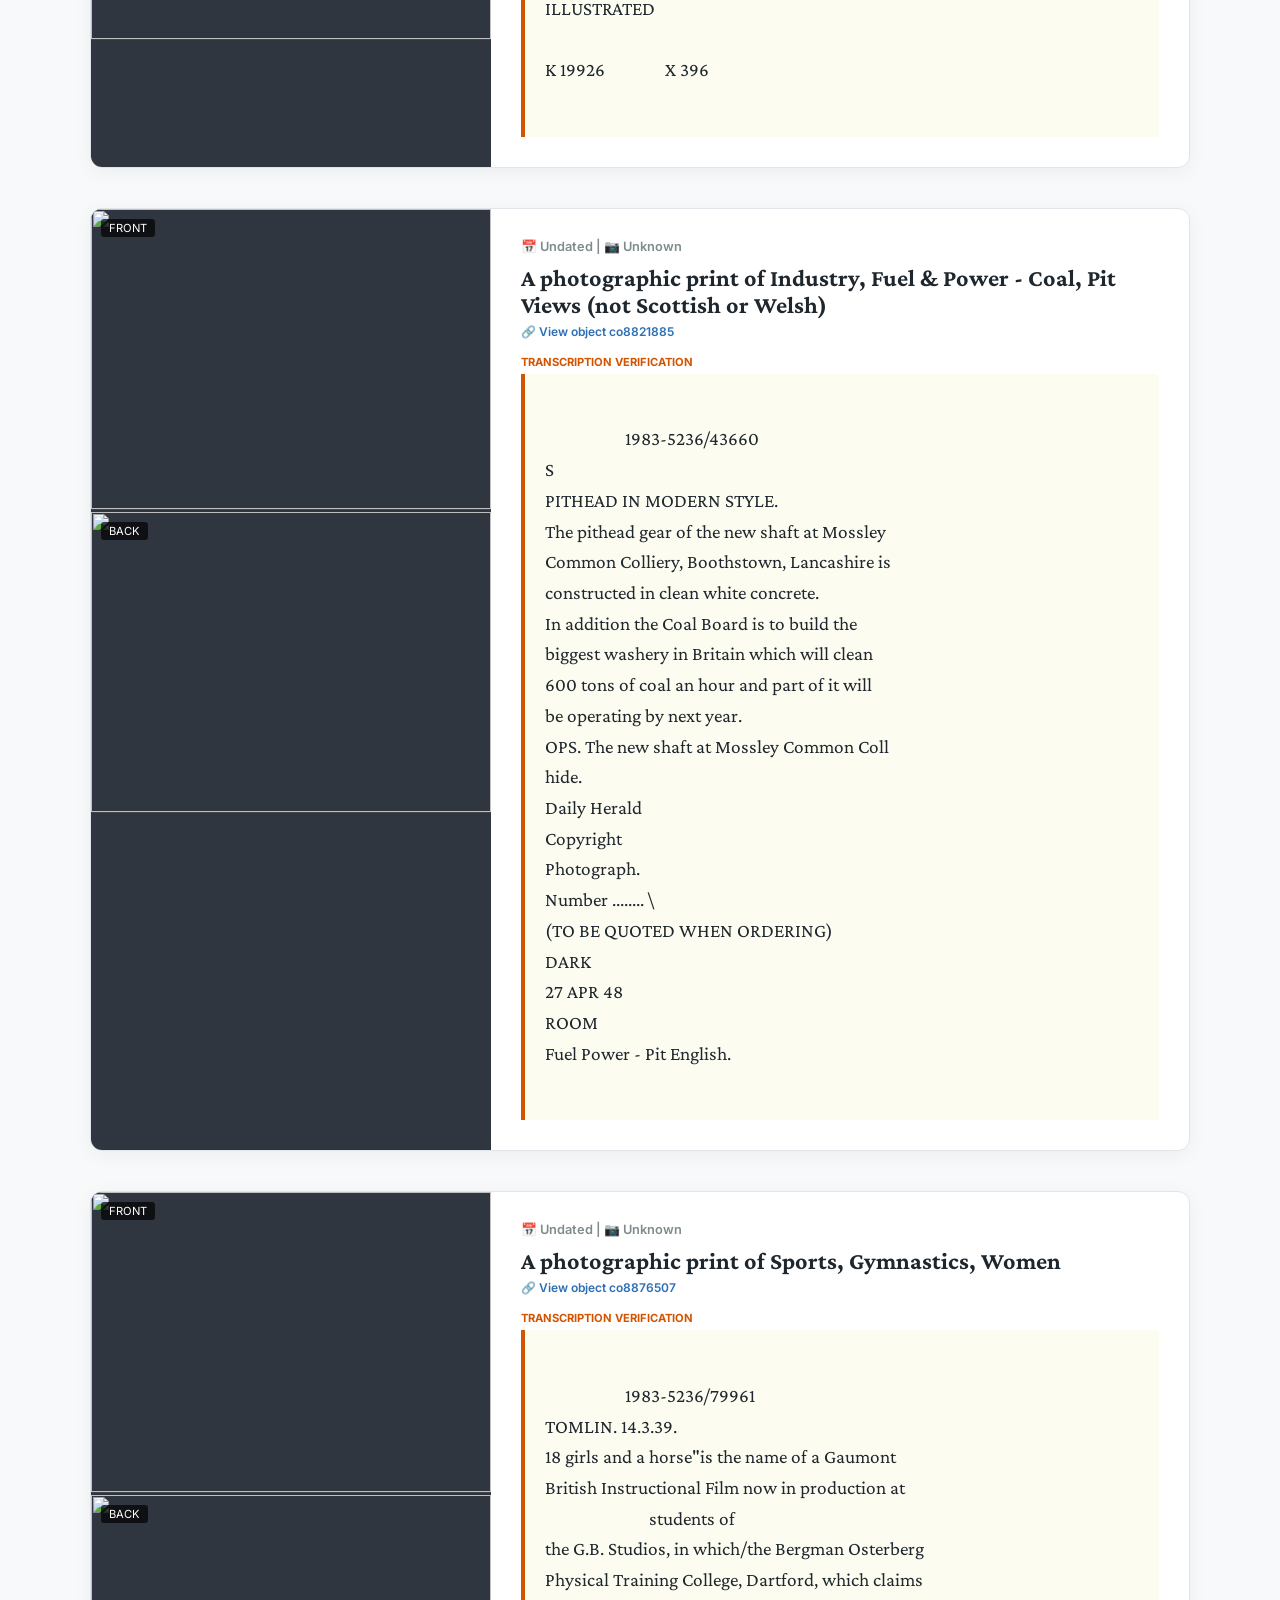
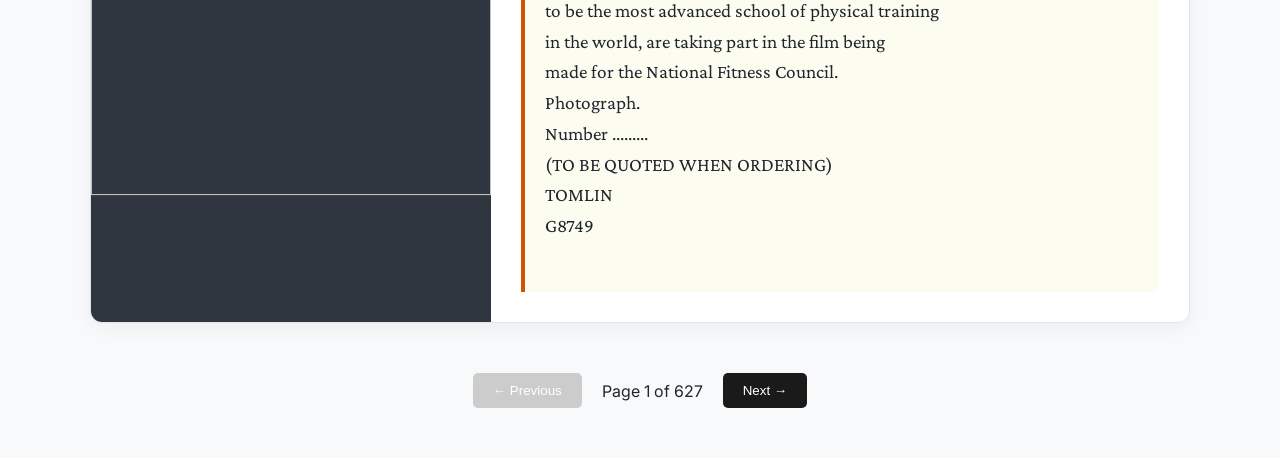
==== commit c9e5db9c: "Update index.html" ====
--- a/index.html
+++ b/index.html
@@ -11,6 +11,9 @@
     <header>
         <h1>Daily Herald Archives</h1>
         <p>Daily photo transcriptions for historical verification.</p>
+        <nav class="site-nav">
+            <a href="schema.html">Schema v4.0 &rarr;</a>
+        </nav>
         <div class="search-container">
             <input type="text" id="searchInput" placeholder="Search keywords, dates, or photographers...">
         </div>
@@ -20,9 +23,9 @@
         </main>
 
     <div class="pagination">
-        <button id="prevBtn">← Previous</button>
+        <button id="prevBtn">&larr; Previous</button>
         <div id="pageIndicator">Page 1</div>
-        <button id="nextBtn">Next →</button>
+        <button id="nextBtn">Next &rarr;</button>
     </div>
 
     <script src="script.js"></script>
--- a/style.css
+++ b/style.css
@@ -1,199 +1,203 @@
-/* --- Root Variables --- */
 :root {
-    --bg-color: #f4f1ea;        /* Soft paper-like background */
+    --bg-color: #f8f9fa;
     --card-bg: #ffffff;
-    --text-main: #1a1a1a;
-    --text-muted: #666666;
-    --accent: #b33939;          /* Deep red for emphasis */
-    --border-color: #dcdde1;
-    --shadow: 0 10px 30px rgba(0,0,0,0.08);
-}
-
-/* --- Global Styles --- */
+    --text-main: #1e272e;
+    --accent: #d35400;
+    --border: #e1e4e8;
+    --link: #2c6fb7;
+    --link-hover: #1b4f72;
+}
+
 body {
-    font-family: 'Inter', -apple-system, sans-serif;
+    font-family: 'Inter', sans-serif;
     background-color: var(--bg-color);
+    margin: 0;
     color: var(--text-main);
-    margin: 0;
-    line-height: 1.6;
 }
 
 header {
-    background-color: #1a1a1a;
-    color: white;
-    padding: 60px 20px;
+    background: #1a1a1a;
+    color: white;
+    padding: 40px 20px;
     text-align: center;
-    border-bottom: 5px solid var(--accent);
+    border-bottom: 4px solid var(--accent);
 }
 
 header h1 {
     font-family: 'Crimson Pro', serif;
-    font-size: 2.8rem;
-    margin: 0 0 10px 0;
-    letter-spacing: -1px;
+    font-size: 2.5rem;
+    margin: 0;
 }
 
 header p {
     font-weight: 300;
     opacity: 0.8;
-    margin-bottom: 30px;
-}
-
-/* --- Search Bar --- */
+    margin: 8px 0 20px;
+}
+
+/* --- Site Navigation --- */
+.site-nav {
+    margin-bottom: 20px;
+}
+
+.site-nav a {
+    color: rgba(255,255,255,0.55);
+    text-decoration: none;
+    font-size: 0.72rem;
+    font-weight: 600;
+    letter-spacing: 2px;
+    text-transform: uppercase;
+    border: 1px solid rgba(255,255,255,0.2);
+    padding: 6px 16px;
+    border-radius: 20px;
+    transition: all 0.2s;
+}
+
+.site-nav a:hover {
+    color: white;
+    border-color: var(--accent);
+    background: var(--accent);
+}
+
 .search-container {
-    max-width: 600px;
-    margin: 0 auto;
+    margin-top: 0;
 }
 
 #searchInput {
     width: 100%;
-    padding: 15px 25px;
-    border-radius: 50px;
+    max-width: 500px;
+    padding: 12px 20px;
+    border-radius: 25px;
     border: none;
-    font-size: 1rem;
-    box-shadow: 0 4px 15px rgba(0,0,0,0.2);
     outline: none;
-    transition: transform 0.2s;
-}
-
-#searchInput:focus {
-    transform: scale(1.02);
-}
-
-/* --- Gallery Grid --- */
+}
+
+/* Main Container */
 #gallery-container {
-    max-width: 900px; /* Kept narrow for a "feed" feel */
+    max-width: 1100px;
     margin: 40px auto;
     padding: 0 20px;
     display: flex;
     flex-direction: column;
-    gap: 50px;
-}
-
-/* --- Photo Card --- */
+    gap: 40px;
+}
+
+/* The Horizontal Card */
 .card {
+    display: flex;
     background: var(--card-bg);
+    border: 1px solid var(--border);
     border-radius: 12px;
     overflow: hidden;
-    box-shadow: var(--shadow);
-    border: 1px solid var(--border-color);
-}
-
-.photo-pair {
-    display: flex;
-    background: #000;
-    border-bottom: 1px solid var(--border-color);
+    box-shadow: 0 4px 20px rgba(0,0,0,0.05);
+}
+
+/* Left Column: Images */
+.photo-column {
+    flex: 0 0 400px;
+    background: #2f3640;
+    display: flex;
+    flex-direction: column;
+    gap: 2px;
 }
 
 .photo-wrapper {
-    width: 50%;
-    text-align: center;
-    background: #1a1a1a;
-    padding: 10px 5px;
-    border: 1px solid #222;
-}
-
-.photo-wrapper small {
-    display: block;
-    color: #888;
-    font-size: 0.65rem;
+    position: relative;
+    width: 100%;
+}
+
+.photo-wrapper span {
+    position: absolute;
+    top: 10px;
+    left: 10px;
+    background: rgba(0,0,0,0.7);
+    color: white;
+    padding: 2px 8px;
+    font-size: 0.7rem;
     text-transform: uppercase;
-    letter-spacing: 2px;
-    margin-bottom: 8px;
-}
-
-.photo-pair img {
+    border-radius: 3px;
+    pointer-events: none;
+}
+
+.photo-column img {
     width: 100%;
     height: 300px;
-    object-fit: contain; /* Shows full photo without cropping */
+    object-fit: contain;
+    display: block;
     cursor: zoom-in;
-    transition: opacity 0.3s;
-}
-
-.photo-pair img:hover {
-    opacity: 0.8;
-}
-
-/* --- Card Content --- */
-.card-content {
+    border-bottom: 1px solid #444;
+}
+
+/* Right Column */
+.content-column {
+    flex: 1;
     padding: 30px;
+    display: flex;
+    flex-direction: column;
 }
 
 .meta {
-    display: flex;
-    justify-content: space-between;
     font-size: 0.8rem;
-    color: var(--text-muted);
-    text-transform: uppercase;
-    letter-spacing: 1px;
-    margin-bottom: 15px;
-}
-
-.card-content h3 {
+    color: #7f8c8d;
+    margin-bottom: 10px;
+    font-weight: 600;
+}
+
+/* Title */
+.content-column h3 {
     font-family: 'Crimson Pro', serif;
-    font-size: 1.6rem;
-    margin: 0 0 20px 0;
-    color: #2c3e50;
-    line-height: 1.2;
-}
-
-.transcription-label {
+    font-size: 1.5rem;
+    margin: 0 0 6px 0;
+}
+
+/* UID / Collection Link */
+.uid-link {
     font-size: 0.75rem;
-    font-weight: 800;
-    color: var(--accent);
-    margin-bottom: 10px;
-    display: flex;
-    align-items: center;
-    gap: 10px;
-}
-
-.transcription-label::after {
-    content: "";
+    margin-bottom: 16px;
+    color: #7f8c8d;
+    font-weight: 600;
+}
+
+.uid-link a {
+    color: var(--link);
+    text-decoration: none;
+    font-weight: 600;
+}
+
+.uid-link a:hover {
+    color: var(--link-hover);
+    text-decoration: underline;
+}
+
+/* Transcription */
+.transcription-box {
+    background: #fdfcf0;
+    border-left: 4px solid var(--accent);
+    padding: 20px;
+    font-family: 'Crimson Pro', serif;
+    font-size: 1.2rem;
+    line-height: 1.6;
+    white-space: pre-wrap;
+    border-radius: 0 4px 4px 0;
     flex-grow: 1;
-    height: 1px;
-    background: #eee;
-}
-
-.transcription {
-    font-family: 'Crimson Pro', serif;
-    font-size: 1.15rem;
-    color: #333;
-    white-space: pre-wrap; /* Preserves line breaks from your OCR */
-    background: #fdfdfd;
-    padding: 20px;
-    border: 1px solid #f0f0f0;
-    border-radius: 4px;
-    line-height: 1.7;
-}
-
-/* --- Pagination --- */
+}
+
+/* Pagination */
 .pagination {
-    text-align: center;
-    margin: 60px 0;
     display: flex;
     justify-content: center;
     align-items: center;
     gap: 20px;
-}
-
-#pageIndicator {
-    font-weight: 600;
-    color: var(--text-muted);
+    margin: 50px 0;
 }
 
 button {
-    padding: 12px 25px;
+    background: #1a1a1a;
+    color: white;
     border: none;
-    background: #1a1a1a;
-    color: white;
-    border-radius: 6px;
+    padding: 10px 20px;
+    border-radius: 5px;
     cursor: pointer;
-    font-weight: 600;
-    transition: background 0.2s;
-}
-
-button:hover:not(:disabled) {
-    background: var(--accent);
 }
 
 button:disabled {
@@ -201,18 +205,14 @@
     cursor: not-allowed;
 }
 
-/* --- Responsive Layout --- */
-@media (max-width: 600px) {
-    .photo-pair {
+/* Responsive */
+@media (max-width: 850px) {
+    .card {
         flex-direction: column;
     }
-    .photo-wrapper {
+
+    .photo-column {
+        flex: none;
         width: 100%;
     }
-    .photo-pair img {
-        height: 250px;
-    }
-    header h1 {
-        font-size: 2rem;
-    }
-}+}
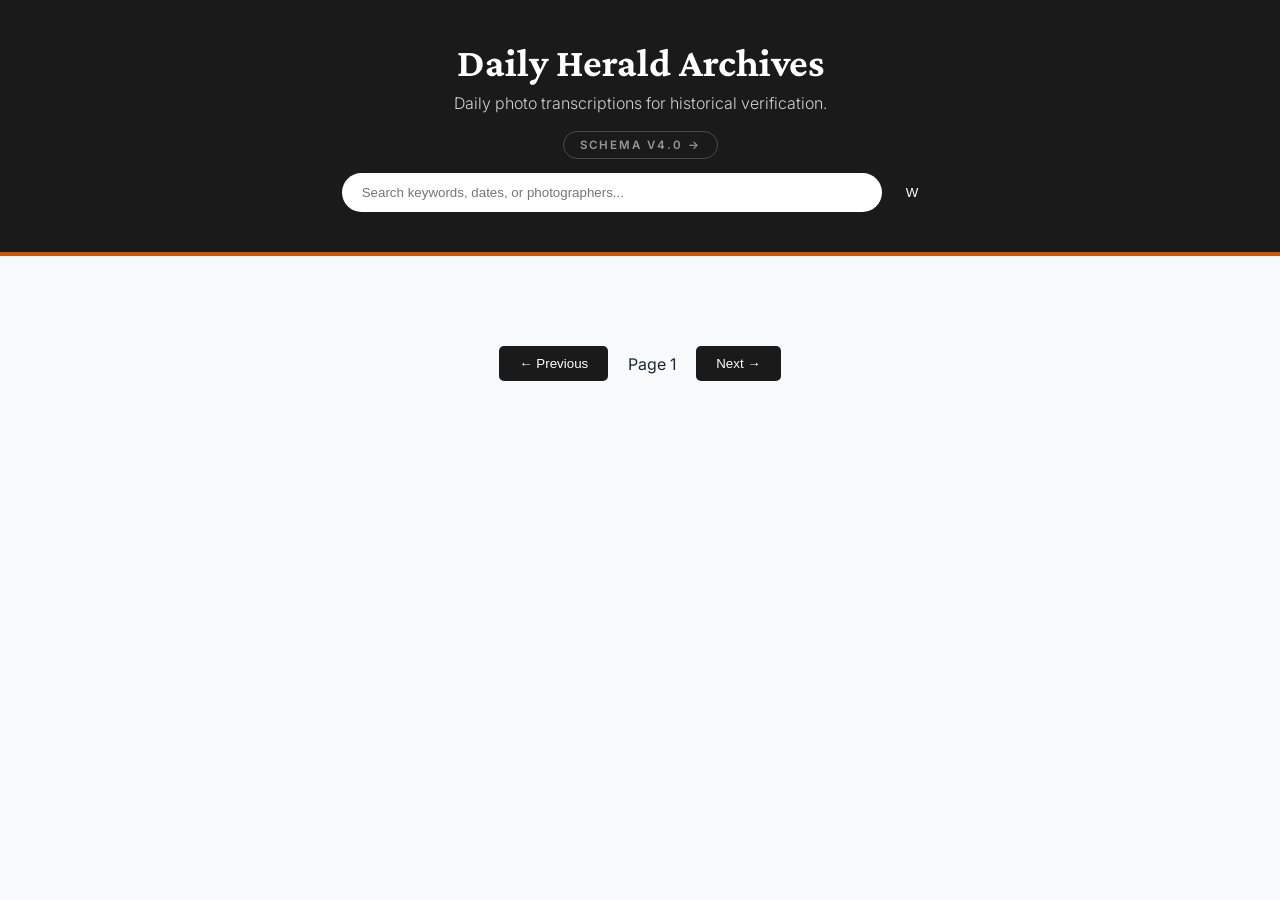
==== commit c90c9d78: "Update index.html" ====
--- a/index.html
+++ b/index.html
@@ -16,11 +16,11 @@
         </nav>
         <div class="search-container">
             <input type="text" id="searchInput" placeholder="Search keywords, dates, or photographers...">
+            <button id="wholeWordToggle" title="Partial match — click for whole word">W</button>
         </div>
     </header>
 
-    <main id="gallery-container">
-        </main>
+    <main id="gallery-container"></main>
 
     <div class="pagination">
         <button id="prevBtn">&larr; Previous</button>
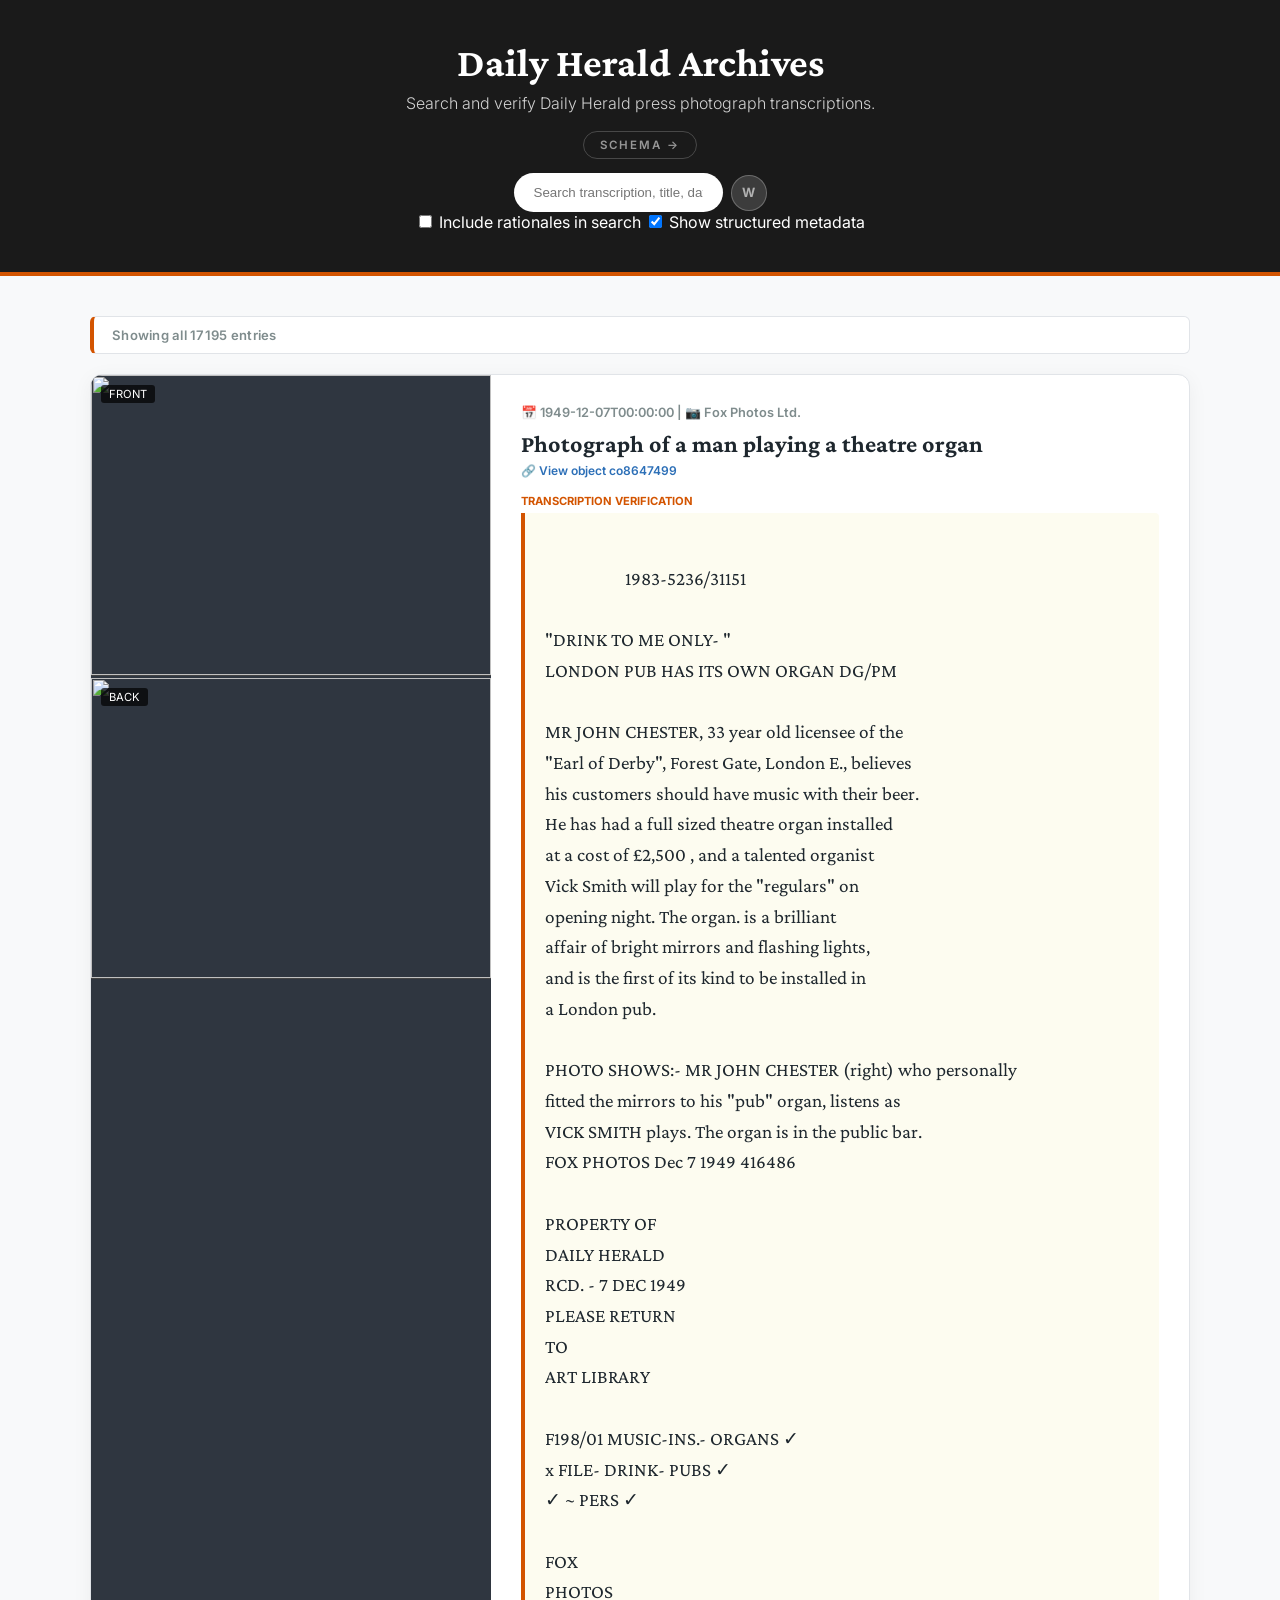
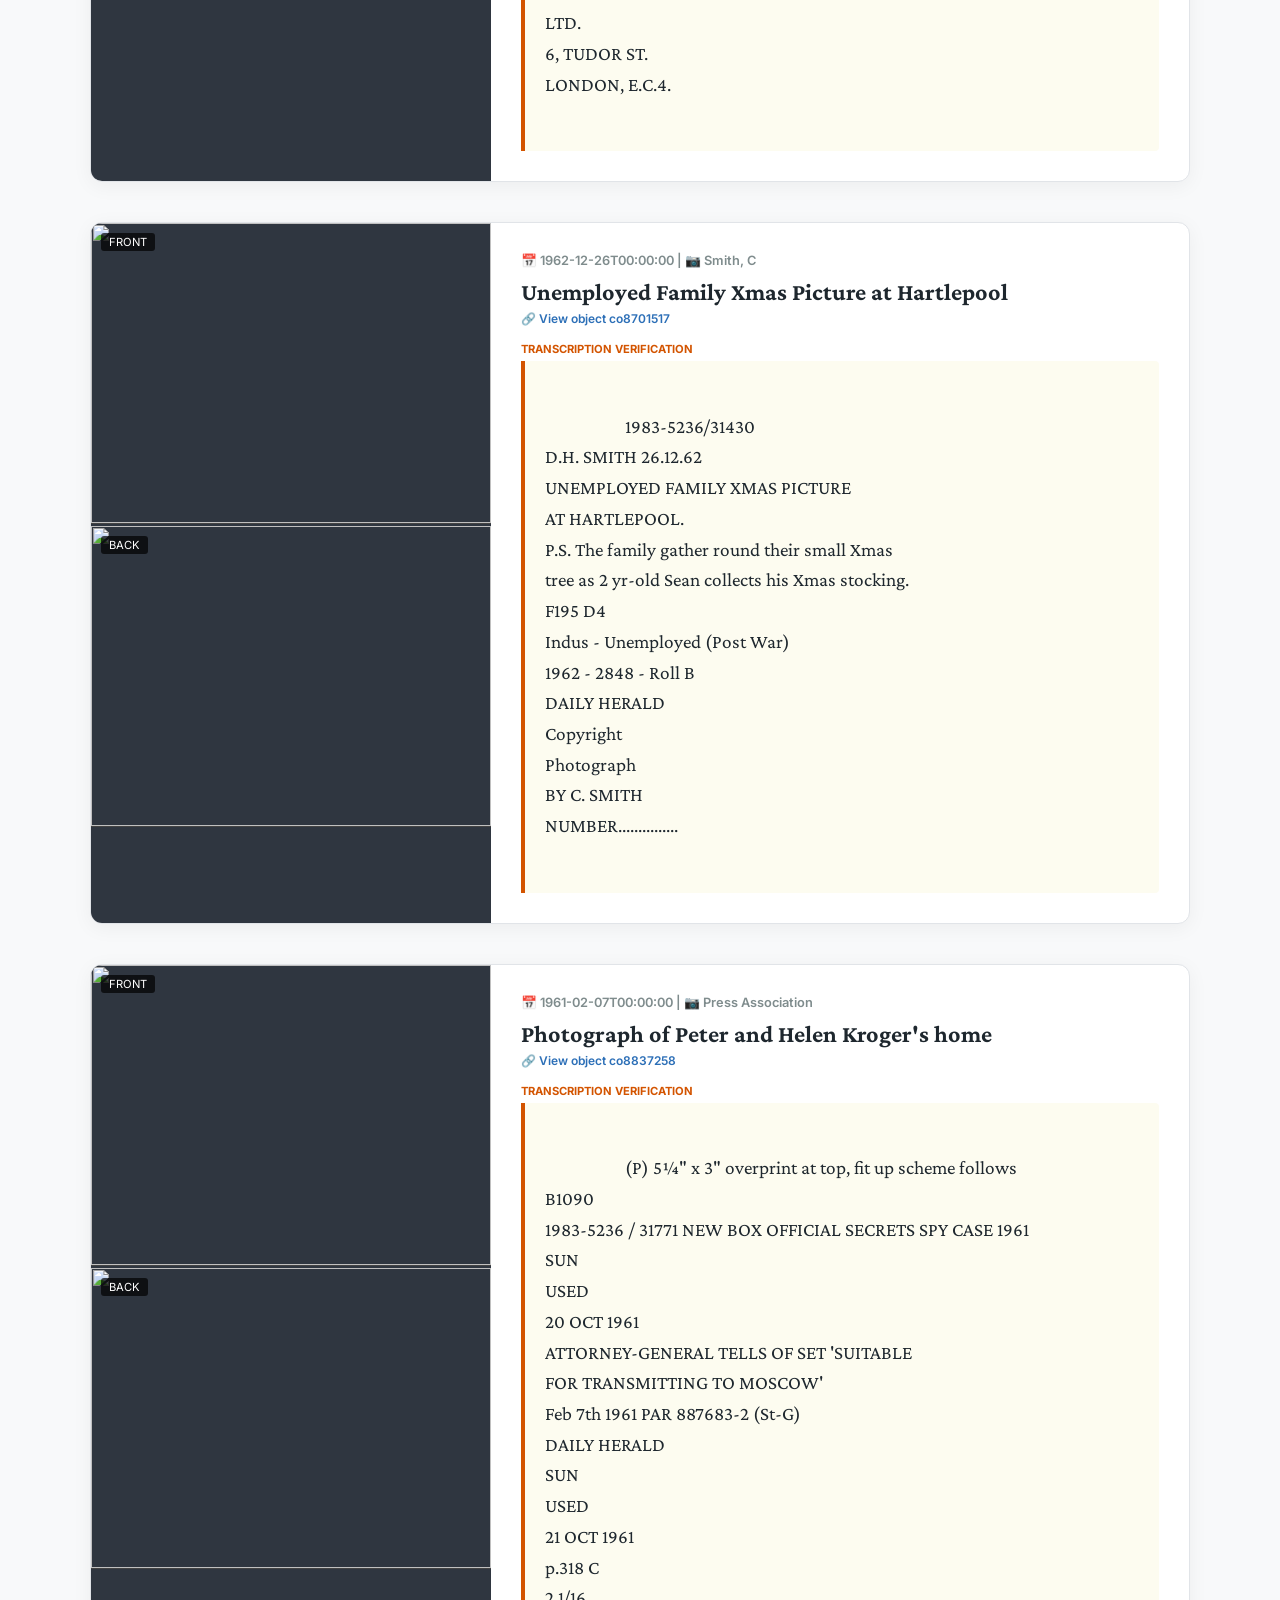
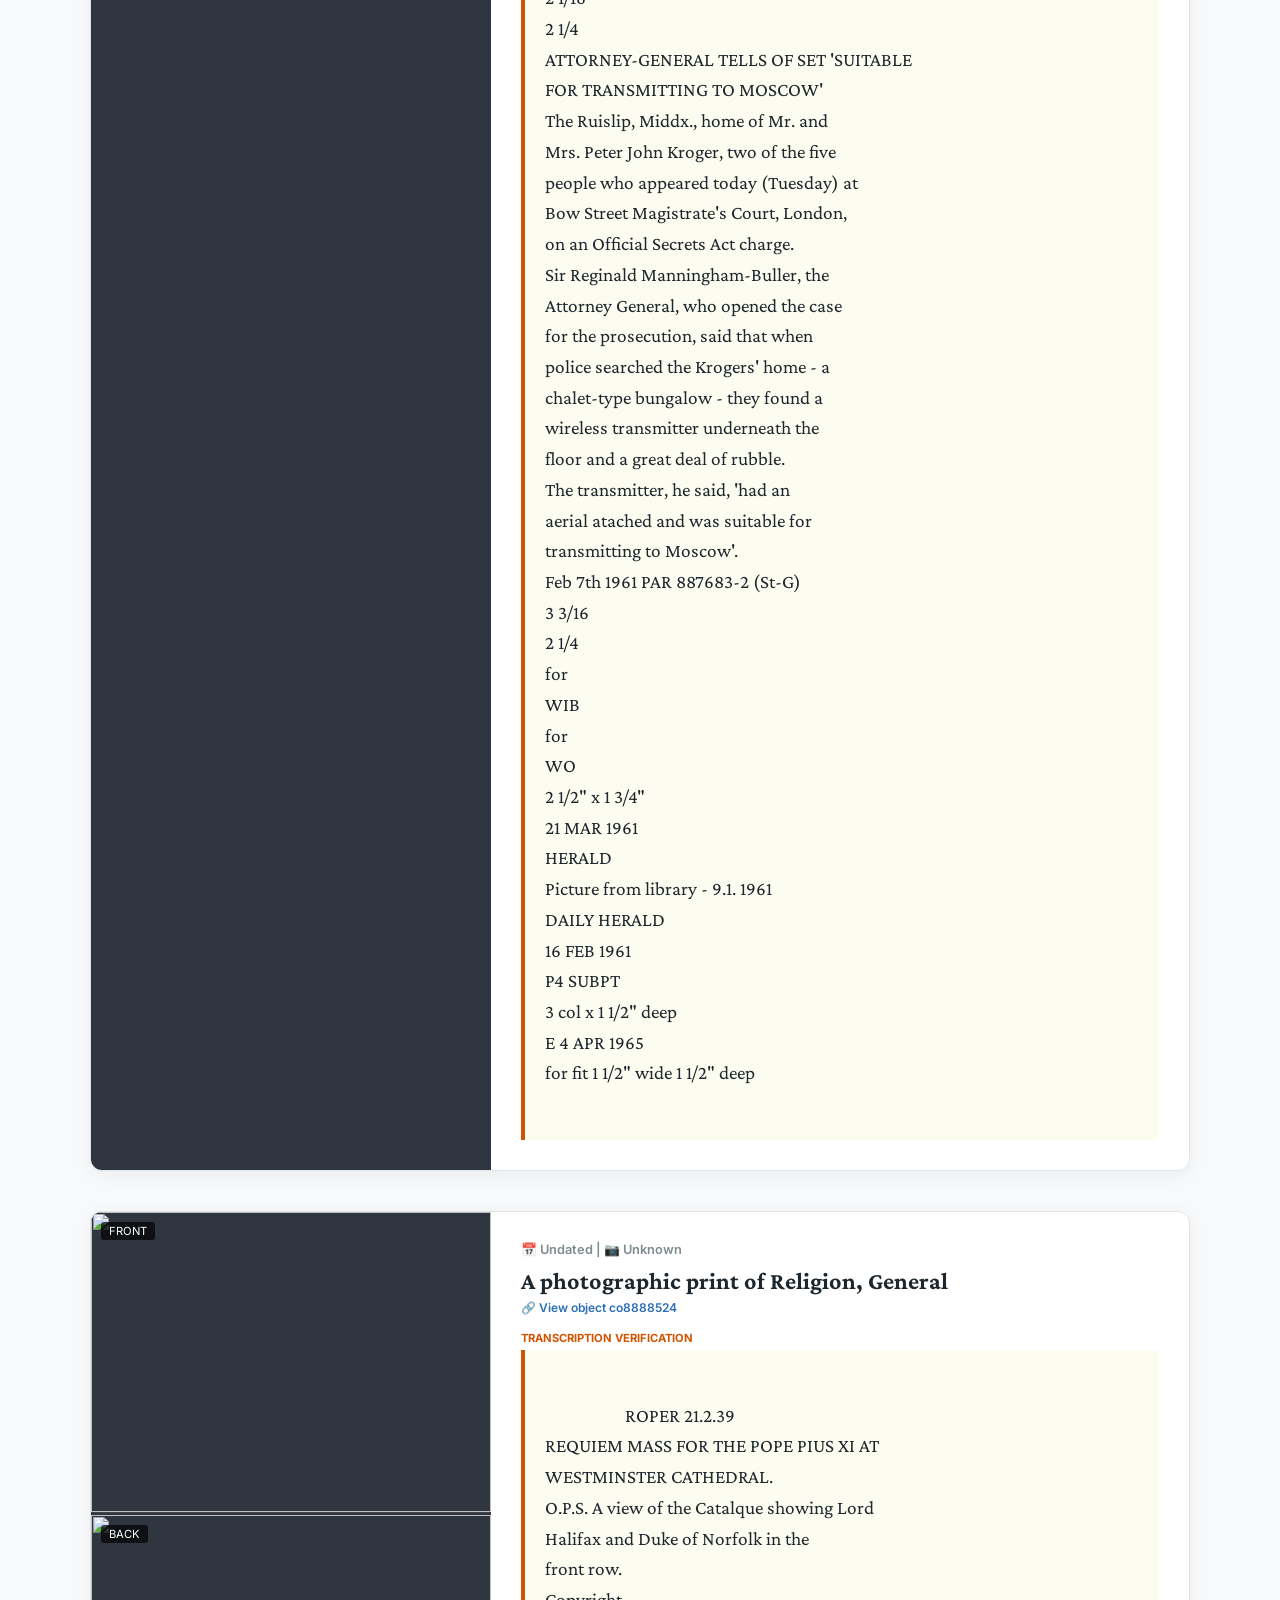
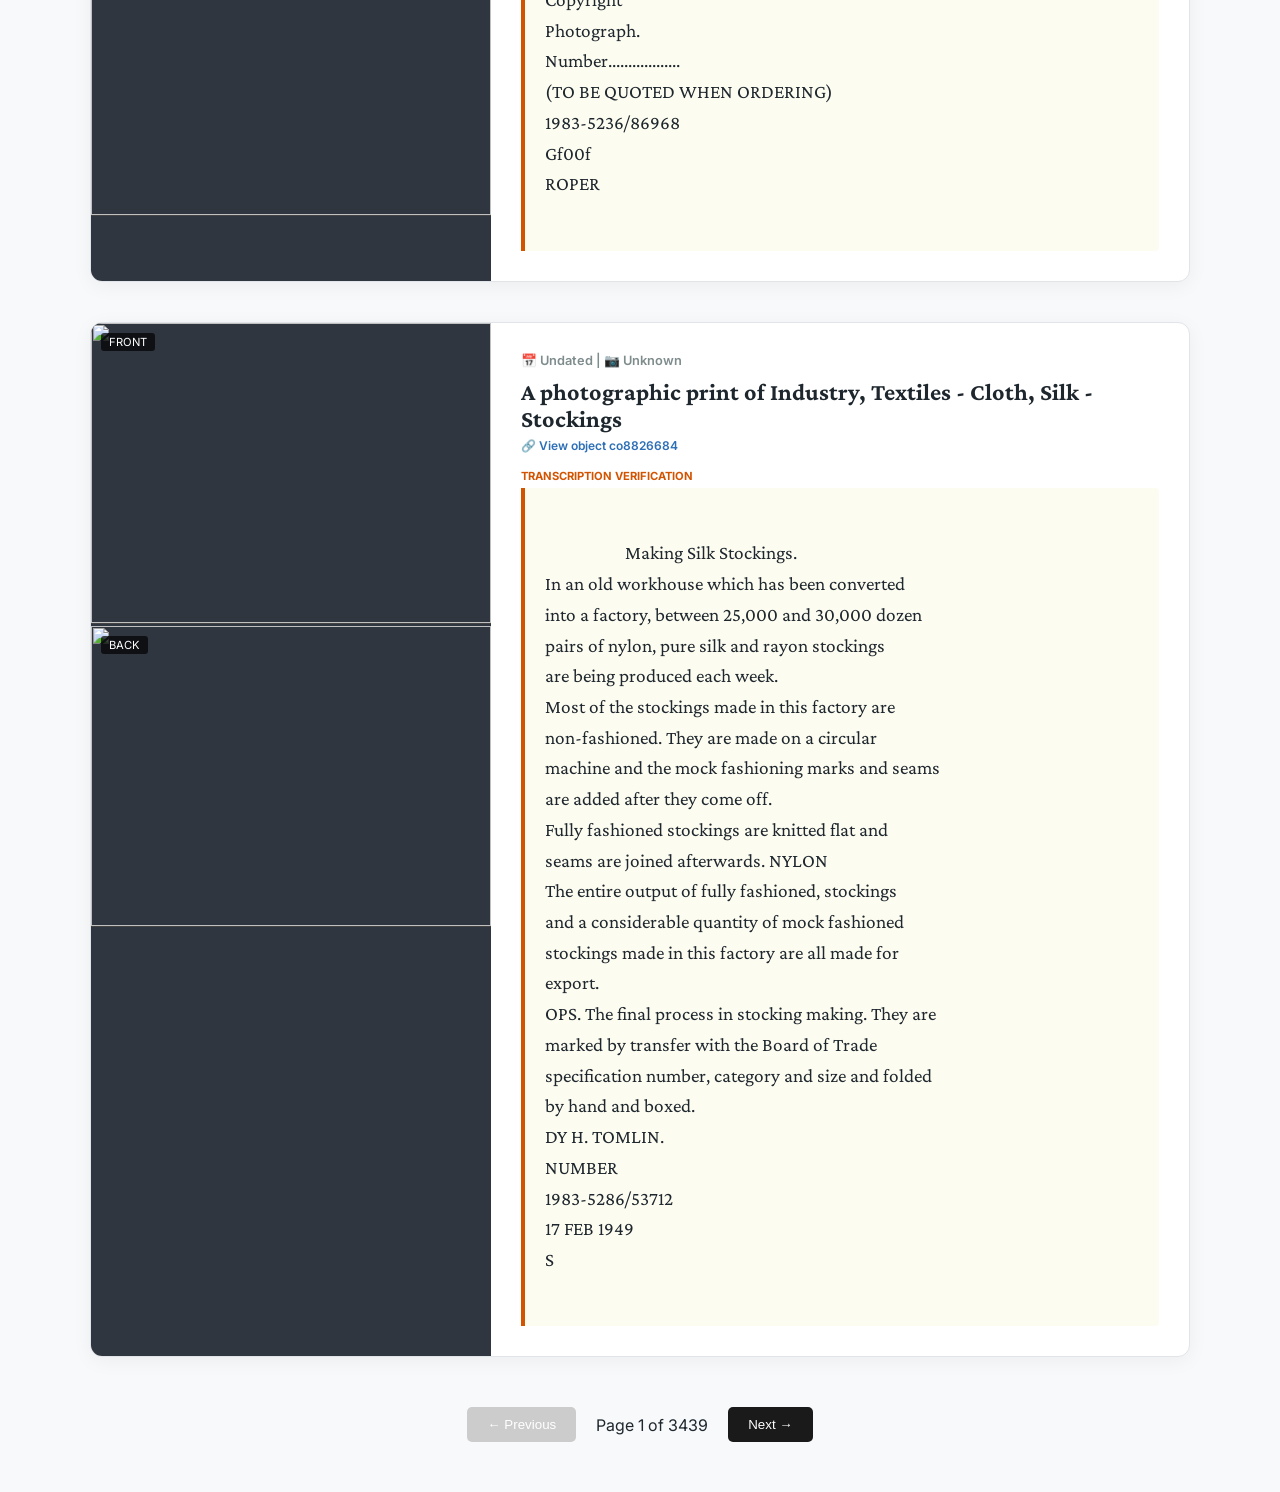
==== commit 0724b8ef: "Update index.html" ====
--- a/index.html
+++ b/index.html
@@ -3,20 +3,50 @@
 <head>
     <meta charset="UTF-8">
     <meta name="viewport" content="width=device-width, initial-scale=1.0">
-    <title>Daily Herald Archives | Transcription Verifier</title>
+    <title>Daily Herald Archives | Transcription Search</title>
+
     <link rel="stylesheet" href="style.css">
     <link href="https://fonts.googleapis.com/css2?family=Crimson+Pro:wght@400;700&family=Inter:wght@300;500;700&display=swap" rel="stylesheet">
 </head>
+
 <body>
     <header>
         <h1>Daily Herald Archives</h1>
-        <p>Daily photo transcriptions for historical verification.</p>
+        <p>Search and verify Daily Herald press photograph transcriptions.</p>
+
         <nav class="site-nav">
-            <a href="schema.html">Schema v4.0 &rarr;</a>
+            <a href="schema.html">Schema &rarr;</a>
         </nav>
-        <div class="search-container">
-            <input type="text" id="searchInput" placeholder="Search keywords, dates, or photographers...">
-            <button id="wholeWordToggle" title="Partial match — click for whole word">W</button>
+
+        <div class="search-panel">
+            <div class="search-container">
+                <input
+                    type="text"
+                    id="searchInput"
+                    placeholder="Search transcription, title, dates, photographers, places, people, rights..."
+                    autocomplete="off"
+                >
+
+                <button
+                    id="wholeWordToggle"
+                    title="Partial match — click for whole word"
+                    aria-label="Toggle whole-word search"
+                >
+                    W
+                </button>
+            </div>
+
+            <div class="search-options">
+                <label>
+                    <input type="checkbox" id="includeRationalesToggle">
+                    Include rationales in search
+                </label>
+
+                <label>
+                    <input type="checkbox" id="showStructuredToggle" checked>
+                    Show structured metadata
+                </label>
+            </div>
         </div>
     </header>
 
--- a/style.css
+++ b/style.css
@@ -59,8 +59,12 @@
     background: var(--accent);
 }
 
+/* --- Search Bar + Toggle --- */
 .search-container {
     margin-top: 0;
+    display: inline-flex;
+    align-items: center;
+    gap: 8px;
 }
 
 #searchInput {
@@ -72,6 +76,35 @@
     outline: none;
 }
 
+/* Whole-word toggle button */
+#wholeWordToggle {
+    background: rgba(255,255,255,0.15);
+    color: rgba(255,255,255,0.6);
+    border: 1px solid rgba(255,255,255,0.25);
+    width: 36px;
+    height: 36px;
+    border-radius: 50%;
+    font-size: 0.8rem;
+    font-weight: 700;
+    font-family: 'Inter', sans-serif;
+    cursor: pointer;
+    padding: 0;
+    transition: all 0.2s;
+    flex-shrink: 0;
+}
+
+#wholeWordToggle:hover {
+    background: rgba(255,255,255,0.25);
+    color: white;
+    border-color: rgba(255,255,255,0.5);
+}
+
+#wholeWordToggle.active {
+    background: var(--accent);
+    color: white;
+    border-color: var(--accent);
+}
+
 /* Main Container */
 #gallery-container {
     max-width: 1100px;
@@ -80,6 +113,20 @@
     display: flex;
     flex-direction: column;
     gap: 40px;
+}
+
+/* --- Results Summary Bar --- */
+#results-summary {
+    font-size: 0.82rem;
+    font-weight: 600;
+    color: #7f8c8d;
+    background: #fff;
+    border: 1px solid var(--border);
+    border-left: 4px solid var(--accent);
+    border-radius: 6px;
+    padding: 10px 18px;
+    margin-bottom: -20px;
+    letter-spacing: 0.02em;
 }
 
 /* The Horizontal Card */
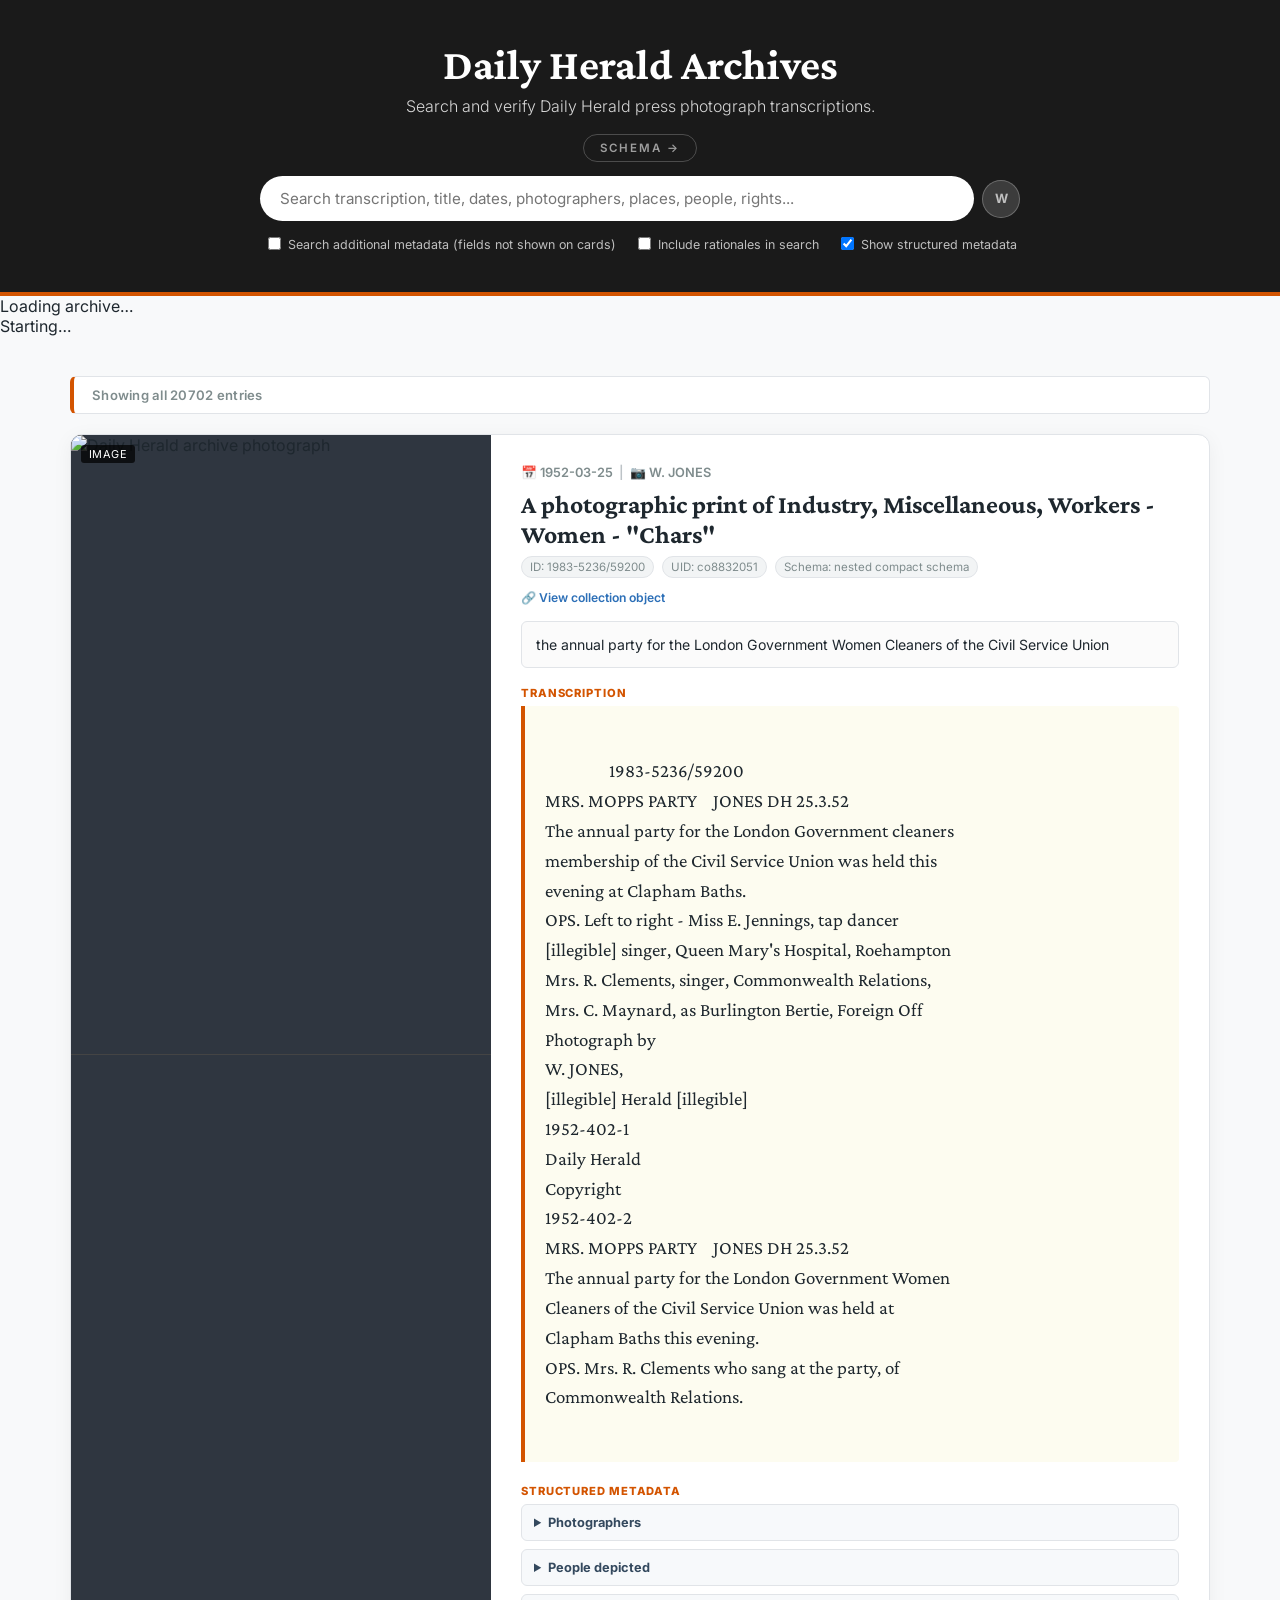
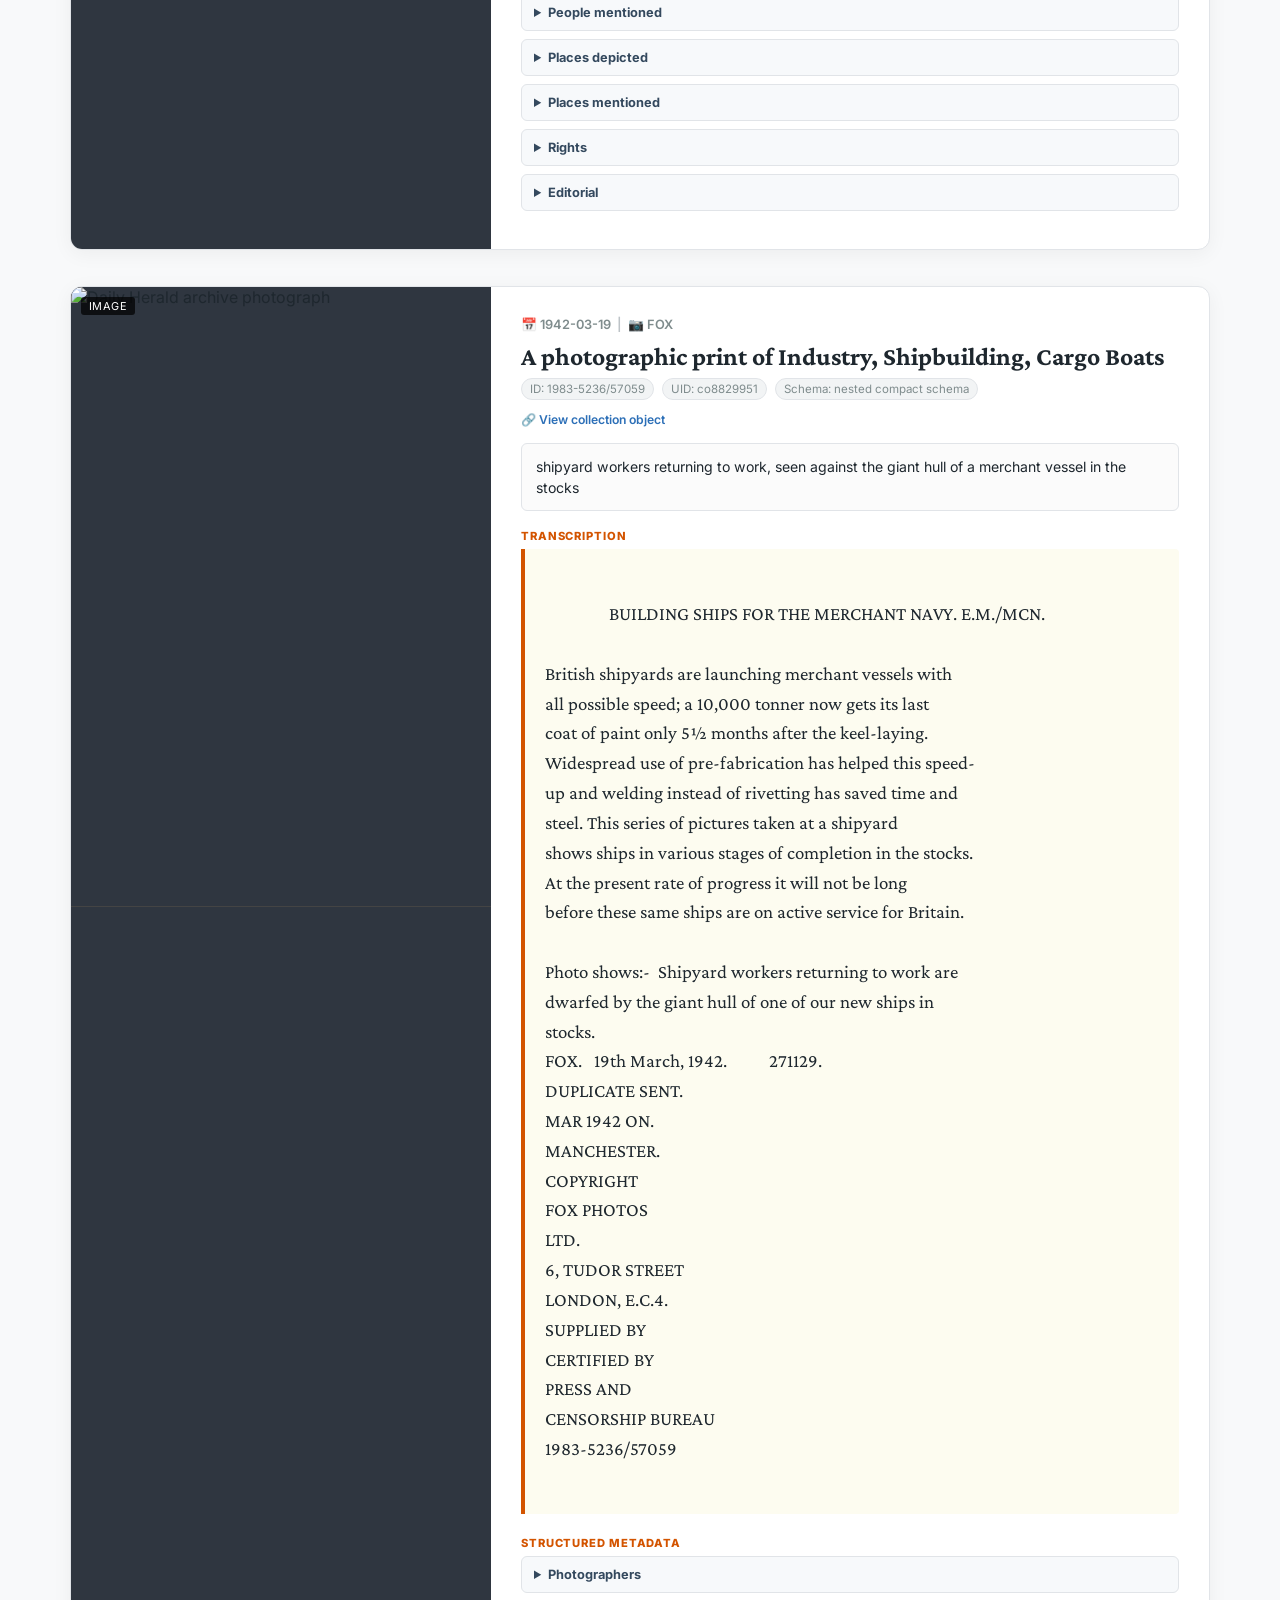
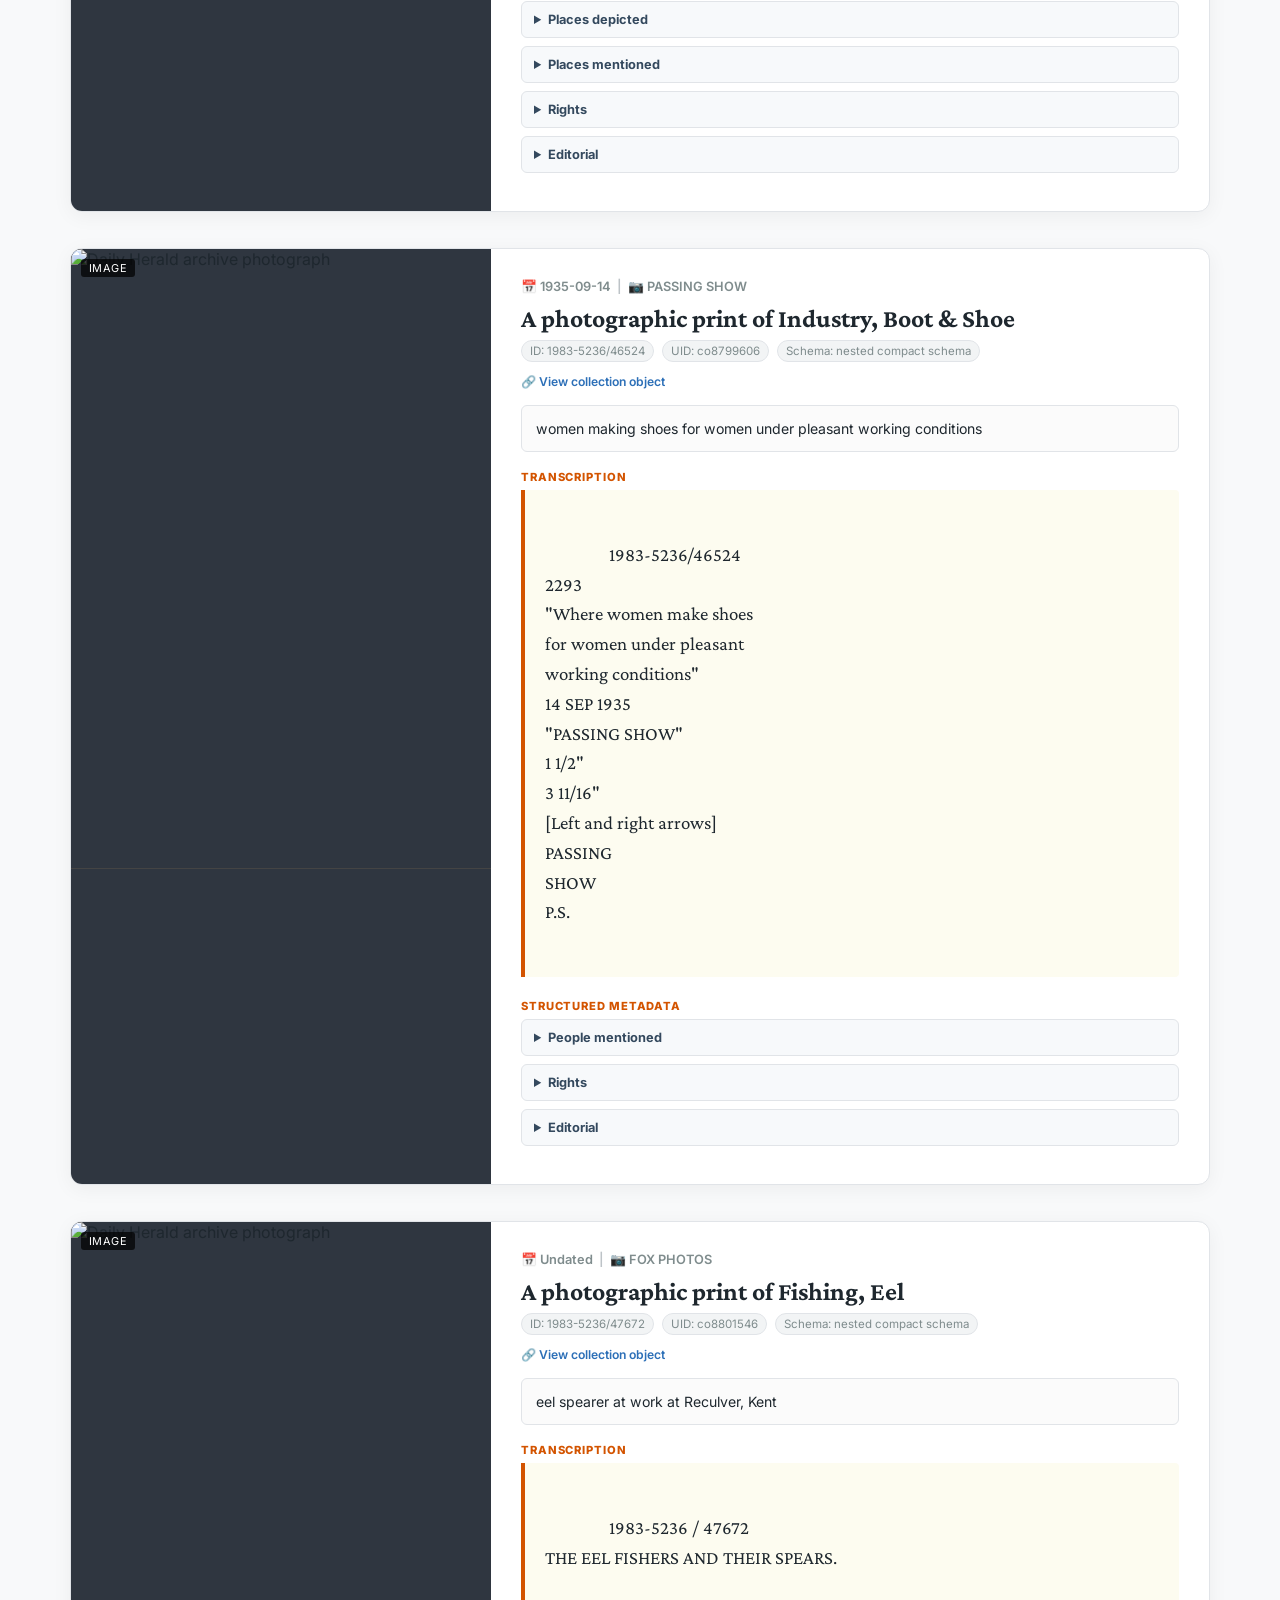
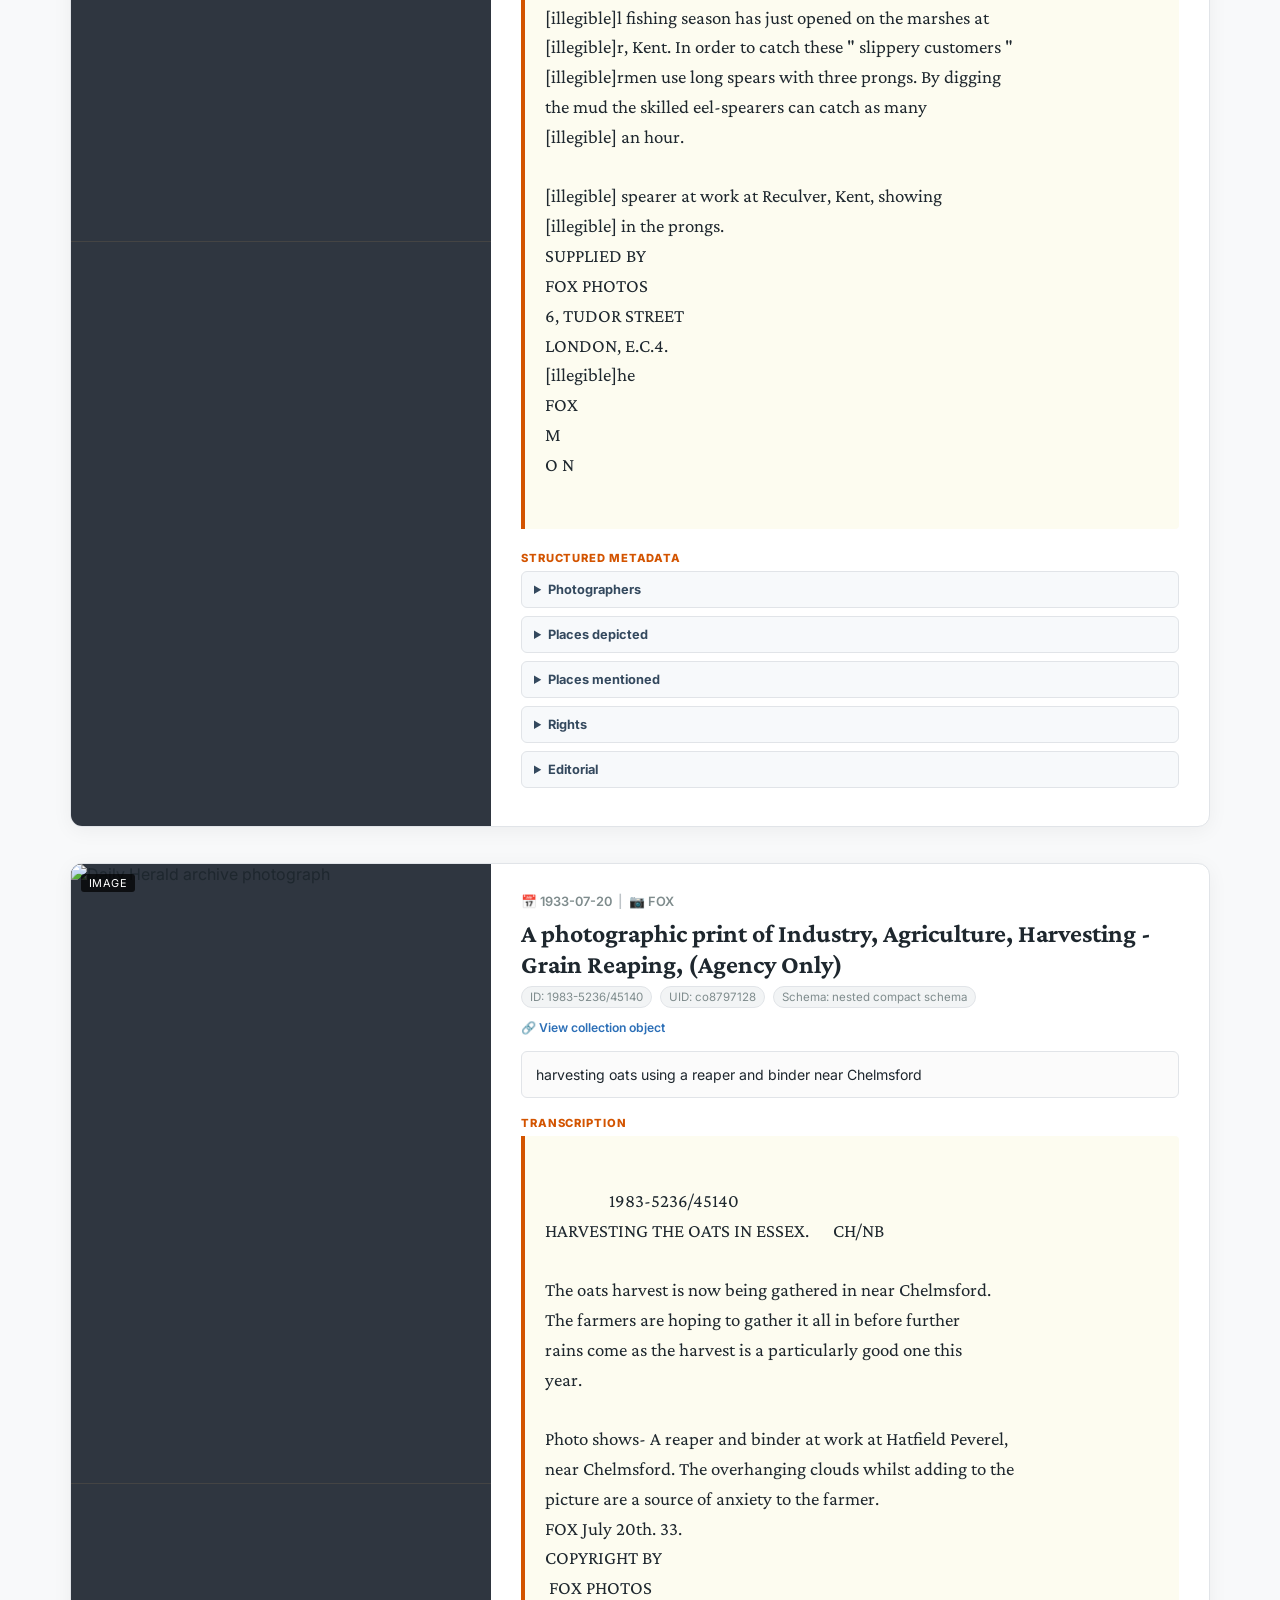
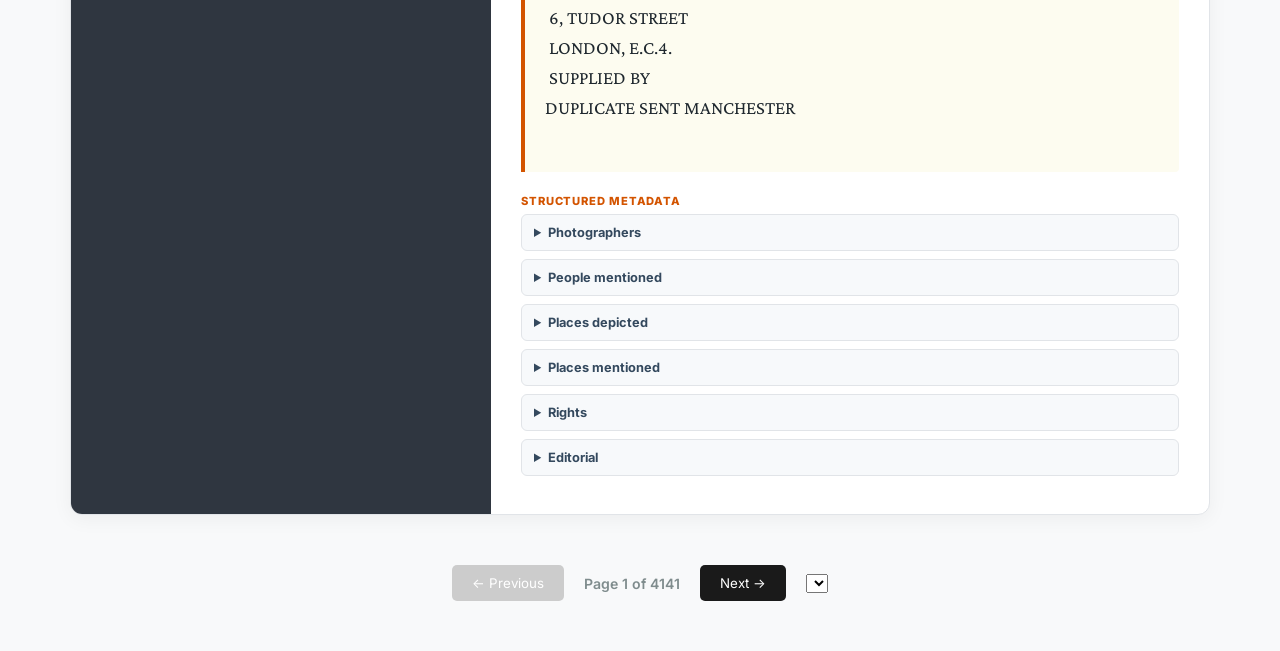
==== commit 8856030b: "Update index.html" ====
--- a/index.html
+++ b/index.html
@@ -4,20 +4,16 @@
     <meta charset="UTF-8">
     <meta name="viewport" content="width=device-width, initial-scale=1.0">
     <title>Daily Herald Archives | Transcription Search</title>
-
     <link rel="stylesheet" href="style.css">
     <link href="https://fonts.googleapis.com/css2?family=Crimson+Pro:wght@400;700&family=Inter:wght@300;500;700&display=swap" rel="stylesheet">
 </head>
-
 <body>
     <header>
         <h1>Daily Herald Archives</h1>
         <p>Search and verify Daily Herald press photograph transcriptions.</p>
-
         <nav class="site-nav">
             <a href="schema.html">Schema &rarr;</a>
         </nav>
-
         <div class="search-panel">
             <div class="search-container">
                 <input
@@ -26,7 +22,6 @@
                     placeholder="Search transcription, title, dates, photographers, places, people, rights..."
                     autocomplete="off"
                 >
-
                 <button
                     id="wholeWordToggle"
                     title="Partial match — click for whole word"
@@ -35,13 +30,15 @@
                     W
                 </button>
             </div>
-
             <div class="search-options">
+                <label>
+                    <input type="checkbox" id="includeDeepMetadataToggle">
+                    Search additional metadata (fields not shown on cards)
+                </label>
                 <label>
                     <input type="checkbox" id="includeRationalesToggle">
                     Include rationales in search
                 </label>
-
                 <label>
                     <input type="checkbox" id="showStructuredToggle" checked>
                     Show structured metadata
@@ -50,14 +47,32 @@
         </div>
     </header>
 
+    <div id="loading-indicator" class="loading-box">
+        <div class="loading-title">Loading archive…</div>
+        <div class="progress-track">
+            <div class="progress-fill" id="progress-fill"></div>
+        </div>
+        <div class="progress-label" id="progress-label">Starting…</div>
+    </div>
+
     <main id="gallery-container"></main>
 
     <div class="pagination">
         <button id="prevBtn">&larr; Previous</button>
         <div id="pageIndicator">Page 1</div>
         <button id="nextBtn">Next &rarr;</button>
+        <select id="pageSelect" aria-label="Jump to page"></select>
     </div>
 
+    <!--
+        worker.js is loaded twice on purpose:
+        1. Here, as a plain script — this makes all its normalisation
+           functions available on the main thread as a fallback for
+           browsers without Web Worker support (see script.js).
+        2. Again inside script.js via `new Worker('worker.js')` — the
+           normal path, which runs it on a background thread.
+    -->
+    <script src="worker.js"></script>
     <script src="script.js"></script>
 </body>
 </html>
--- a/style.css
+++ b/style.css
@@ -2,10 +2,21 @@
     --bg-color: #f8f9fa;
     --card-bg: #ffffff;
     --text-main: #1e272e;
+    --text-muted: #7f8c8d;
     --accent: #d35400;
     --border: #e1e4e8;
     --link: #2c6fb7;
     --link-hover: #1b4f72;
+    --dark: #1a1a1a;
+    --photo-bg: #2f3640;
+    --transcription-bg: #fdfcf0;
+    --metadata-bg: #f7f9fb;
+    --error-bg: #fff4f4;
+    --error-border: #c0392b;
+}
+
+* {
+    box-sizing: border-box;
 }
 
 body {
@@ -16,7 +27,7 @@
 }
 
 header {
-    background: #1a1a1a;
+    background: var(--dark);
     color: white;
     padding: 40px 20px;
     text-align: center;
@@ -25,29 +36,30 @@
 
 header h1 {
     font-family: 'Crimson Pro', serif;
-    font-size: 2.5rem;
+    font-size: 2.7rem;
     margin: 0;
 }
 
 header p {
     font-weight: 300;
-    opacity: 0.8;
+    opacity: 0.82;
     margin: 8px 0 20px;
 }
 
-/* --- Site Navigation --- */
+/* ── Navigation ─────────────────────────────────────────────────────────── */
+
 .site-nav {
     margin-bottom: 20px;
 }
 
 .site-nav a {
-    color: rgba(255,255,255,0.55);
+    color: rgba(255, 255, 255, 0.58);
     text-decoration: none;
     font-size: 0.72rem;
     font-weight: 600;
     letter-spacing: 2px;
     text-transform: uppercase;
-    border: 1px solid rgba(255,255,255,0.2);
+    border: 1px solid rgba(255, 255, 255, 0.22);
     padding: 6px 16px;
     border-radius: 20px;
     transition: all 0.2s;
@@ -59,30 +71,42 @@
     background: var(--accent);
 }
 
-/* --- Search Bar + Toggle --- */
+/* ── Search ─────────────────────────────────────────────────────────────── */
+
+.search-panel {
+    display: flex;
+    flex-direction: column;
+    align-items: center;
+    gap: 12px;
+}
+
 .search-container {
-    margin-top: 0;
-    display: inline-flex;
+    width: min(760px, 100%);
+    display: flex;
     align-items: center;
     gap: 8px;
 }
 
 #searchInput {
     width: 100%;
-    max-width: 500px;
-    padding: 12px 20px;
+    padding: 13px 20px;
     border-radius: 25px;
     border: none;
     outline: none;
-}
-
-/* Whole-word toggle button */
+    font-family: 'Inter', sans-serif;
+    font-size: 0.95rem;
+}
+
+#searchInput:focus {
+    box-shadow: 0 0 0 3px rgba(211, 84, 0, 0.4);
+}
+
 #wholeWordToggle {
-    background: rgba(255,255,255,0.15);
-    color: rgba(255,255,255,0.6);
-    border: 1px solid rgba(255,255,255,0.25);
-    width: 36px;
-    height: 36px;
+    background: rgba(255, 255, 255, 0.15);
+    color: rgba(255, 255, 255, 0.68);
+    border: 1px solid rgba(255, 255, 255, 0.25);
+    width: 38px;
+    height: 38px;
     border-radius: 50%;
     font-size: 0.8rem;
     font-weight: 700;
@@ -94,9 +118,9 @@
 }
 
 #wholeWordToggle:hover {
-    background: rgba(255,255,255,0.25);
-    color: white;
-    border-color: rgba(255,255,255,0.5);
+    background: rgba(255, 255, 255, 0.25);
+    color: white;
+    border-color: rgba(255, 255, 255, 0.5);
 }
 
 #wholeWordToggle.active {
@@ -105,65 +129,86 @@
     border-color: var(--accent);
 }
 
-/* Main Container */
+.search-options {
+    display: flex;
+    gap: 18px;
+    flex-wrap: wrap;
+    justify-content: center;
+    font-size: 0.78rem;
+    color: rgba(255, 255, 255, 0.72);
+}
+
+.search-options label {
+    cursor: pointer;
+    user-select: none;
+}
+
+.search-options input {
+    transform: translateY(1px);
+}
+
+/* ── Layout ─────────────────────────────────────────────────────────────── */
+
 #gallery-container {
-    max-width: 1100px;
+    max-width: 1180px;
     margin: 40px auto;
     padding: 0 20px;
     display: flex;
     flex-direction: column;
-    gap: 40px;
-}
-
-/* --- Results Summary Bar --- */
+    gap: 36px;
+}
+
 #results-summary {
     font-size: 0.82rem;
     font-weight: 600;
-    color: #7f8c8d;
+    color: var(--text-muted);
     background: #fff;
     border: 1px solid var(--border);
     border-left: 4px solid var(--accent);
     border-radius: 6px;
     padding: 10px 18px;
-    margin-bottom: -20px;
+    margin-bottom: -16px;
     letter-spacing: 0.02em;
 }
 
-/* The Horizontal Card */
 .card {
     display: flex;
     background: var(--card-bg);
     border: 1px solid var(--border);
     border-radius: 12px;
     overflow: hidden;
-    box-shadow: 0 4px 20px rgba(0,0,0,0.05);
-}
-
-/* Left Column: Images */
+    box-shadow: 0 4px 20px rgba(0, 0, 0, 0.05);
+}
+
+/* ── Image column ───────────────────────────────────────────────────────── */
+
 .photo-column {
-    flex: 0 0 400px;
-    background: #2f3640;
+    flex: 0 0 420px;
+    background: var(--photo-bg);
     display: flex;
     flex-direction: column;
     gap: 2px;
+    min-height: 300px;
 }
 
 .photo-wrapper {
     position: relative;
     width: 100%;
+    background: var(--photo-bg);
 }
 
 .photo-wrapper span {
     position: absolute;
     top: 10px;
     left: 10px;
-    background: rgba(0,0,0,0.7);
+    background: rgba(0, 0, 0, 0.72);
     color: white;
     padding: 2px 8px;
-    font-size: 0.7rem;
+    font-size: 0.68rem;
     text-transform: uppercase;
     border-radius: 3px;
     pointer-events: none;
+    letter-spacing: 0.04em;
 }
 
 .photo-column img {
@@ -175,33 +220,72 @@
     border-bottom: 1px solid #444;
 }
 
-/* Right Column */
+.single-photo img {
+    height: 620px;
+}
+
+.photo-placeholder {
+    min-height: 320px;
+    display: flex;
+    align-items: center;
+    justify-content: center;
+    padding: 30px;
+    color: rgba(255, 255, 255, 0.62);
+    text-align: center;
+    font-size: 0.85rem;
+}
+
+/* ── Content column ─────────────────────────────────────────────────────── */
+
 .content-column {
     flex: 1;
     padding: 30px;
     display: flex;
     flex-direction: column;
+    min-width: 0;
 }
 
 .meta {
     font-size: 0.8rem;
-    color: #7f8c8d;
+    color: var(--text-muted);
     margin-bottom: 10px;
     font-weight: 600;
-}
-
-/* Title */
+    display: flex;
+    flex-wrap: wrap;
+    gap: 6px;
+}
+
+.meta-divider {
+    color: #bdc3c7;
+}
+
 .content-column h3 {
     font-family: 'Crimson Pro', serif;
-    font-size: 1.5rem;
+    font-size: 1.6rem;
+    line-height: 1.18;
     margin: 0 0 6px 0;
 }
 
-/* UID / Collection Link */
+.record-submeta {
+    display: flex;
+    flex-wrap: wrap;
+    gap: 8px;
+    font-size: 0.72rem;
+    color: var(--text-muted);
+    margin-bottom: 12px;
+}
+
+.record-submeta span {
+    background: #f2f4f5;
+    border: 1px solid var(--border);
+    border-radius: 999px;
+    padding: 3px 8px;
+}
+
 .uid-link {
-    font-size: 0.75rem;
+    font-size: 0.76rem;
     margin-bottom: 16px;
-    color: #7f8c8d;
+    color: var(--text-muted);
     font-weight: 600;
 }
 
@@ -216,20 +300,78 @@
     text-decoration: underline;
 }
 
-/* Transcription */
+.description-box {
+    background: #fbfbfb;
+    border: 1px solid var(--border);
+    border-radius: 6px;
+    padding: 12px 14px;
+    font-size: 0.88rem;
+    line-height: 1.5;
+    margin-bottom: 18px;
+}
+
+.section-label {
+    font-size: 0.7rem;
+    font-weight: 800;
+    margin-bottom: 6px;
+    color: var(--accent);
+    text-transform: uppercase;
+    letter-spacing: 0.08em;
+}
+
 .transcription-box {
-    background: #fdfcf0;
+    background: var(--transcription-bg);
     border-left: 4px solid var(--accent);
     padding: 20px;
     font-family: 'Crimson Pro', serif;
-    font-size: 1.2rem;
-    line-height: 1.6;
+    font-size: 1.18rem;
+    line-height: 1.58;
     white-space: pre-wrap;
     border-radius: 0 4px 4px 0;
-    flex-grow: 1;
-}
-
-/* Pagination */
+    overflow-wrap: anywhere;
+}
+
+/* ── Structured metadata ───────────────────────────────────────────────── */
+
+.structured-metadata {
+    margin-top: 22px;
+}
+
+.metadata-group {
+    background: var(--metadata-bg);
+    border: 1px solid var(--border);
+    border-radius: 6px;
+    margin-bottom: 8px;
+    overflow: hidden;
+}
+
+.metadata-group summary {
+    cursor: pointer;
+    padding: 10px 12px;
+    font-size: 0.8rem;
+    font-weight: 700;
+    color: #34495e;
+    user-select: none;
+}
+
+.metadata-group summary:hover {
+    background: #eef2f5;
+}
+
+.metadata-group ul {
+    margin: 0;
+    padding: 0 16px 12px 30px;
+    color: #34495e;
+    font-size: 0.82rem;
+    line-height: 1.45;
+}
+
+.metadata-group li {
+    margin-bottom: 5px;
+}
+
+/* ── Pagination ─────────────────────────────────────────────────────────── */
+
 .pagination {
     display: flex;
     justify-content: center;
@@ -239,12 +381,17 @@
 }
 
 button {
-    background: #1a1a1a;
+    background: var(--dark);
     color: white;
     border: none;
     padding: 10px 20px;
     border-radius: 5px;
     cursor: pointer;
+    font-family: 'Inter', sans-serif;
+}
+
+button:hover:not(:disabled) {
+    background: #333;
 }
 
 button:disabled {
@@ -252,8 +399,38 @@
     cursor: not-allowed;
 }
 
-/* Responsive */
-@media (max-width: 850px) {
+#pageIndicator {
+    color: var(--text-muted);
+    font-size: 0.88rem;
+    font-weight: 600;
+}
+
+/* ── Status boxes ───────────────────────────────────────────────────────── */
+
+.error-box,
+.empty-box {
+    background: white;
+    border: 1px solid var(--border);
+    border-left: 4px solid var(--accent);
+    border-radius: 8px;
+    padding: 20px;
+    color: var(--text-main);
+}
+
+.error-box {
+    background: var(--error-bg);
+    border-left-color: var(--error-border);
+}
+
+.error-box p,
+.empty-box p {
+    margin-bottom: 0;
+    color: var(--text-muted);
+}
+
+/* ── Responsive ─────────────────────────────────────────────────────────── */
+
+@media (max-width: 900px) {
     .card {
         flex-direction: column;
     }
@@ -262,4 +439,42 @@
         flex: none;
         width: 100%;
     }
-}
+
+    .single-photo img,
+    .photo-column img {
+        height: auto;
+        max-height: 520px;
+    }
+}
+
+@media (max-width: 600px) {
+    header {
+        padding: 32px 16px;
+    }
+
+    header h1 {
+        font-size: 2.1rem;
+    }
+
+    #gallery-container {
+        margin-top: 26px;
+        padding: 0 12px;
+    }
+
+    .content-column {
+        padding: 22px;
+    }
+
+    .search-options {
+        flex-direction: column;
+        gap: 8px;
+    }
+
+    .pagination {
+        gap: 10px;
+    }
+
+    button {
+        padding: 9px 14px;
+    }
+}
